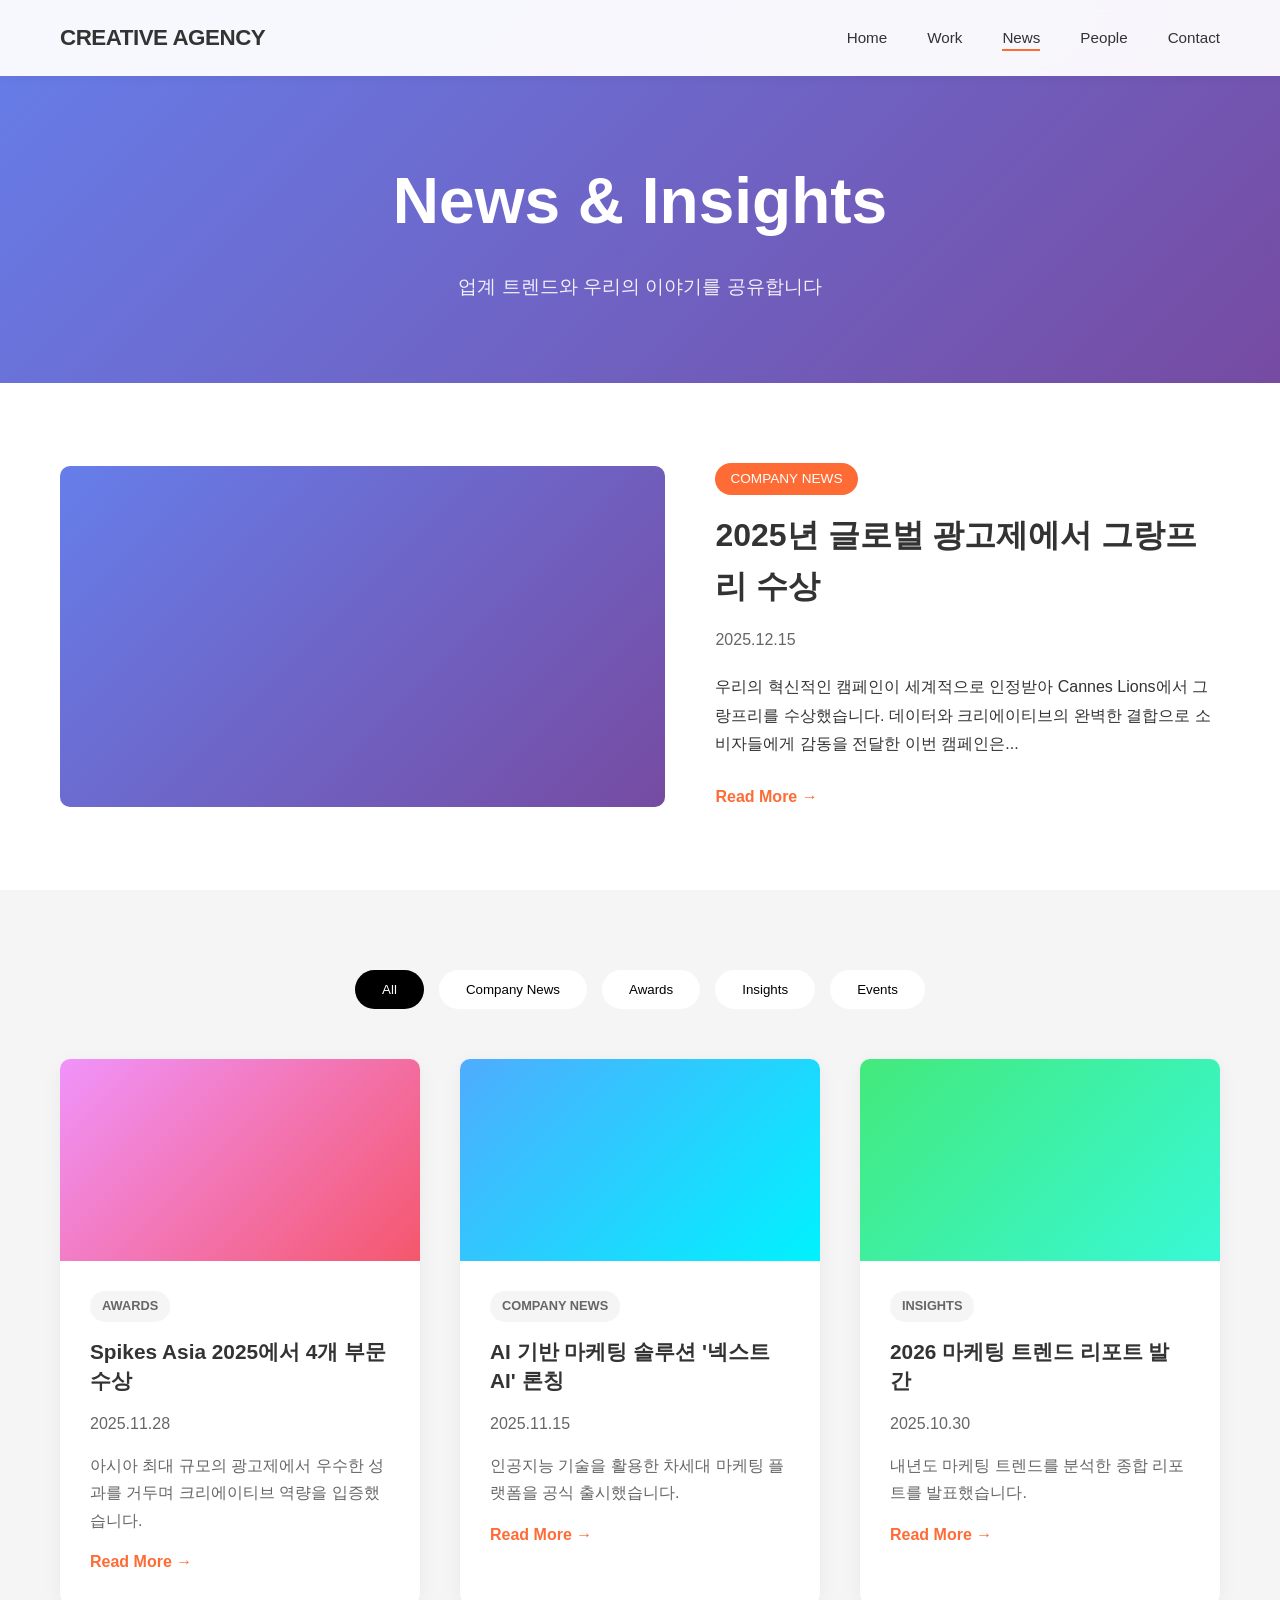
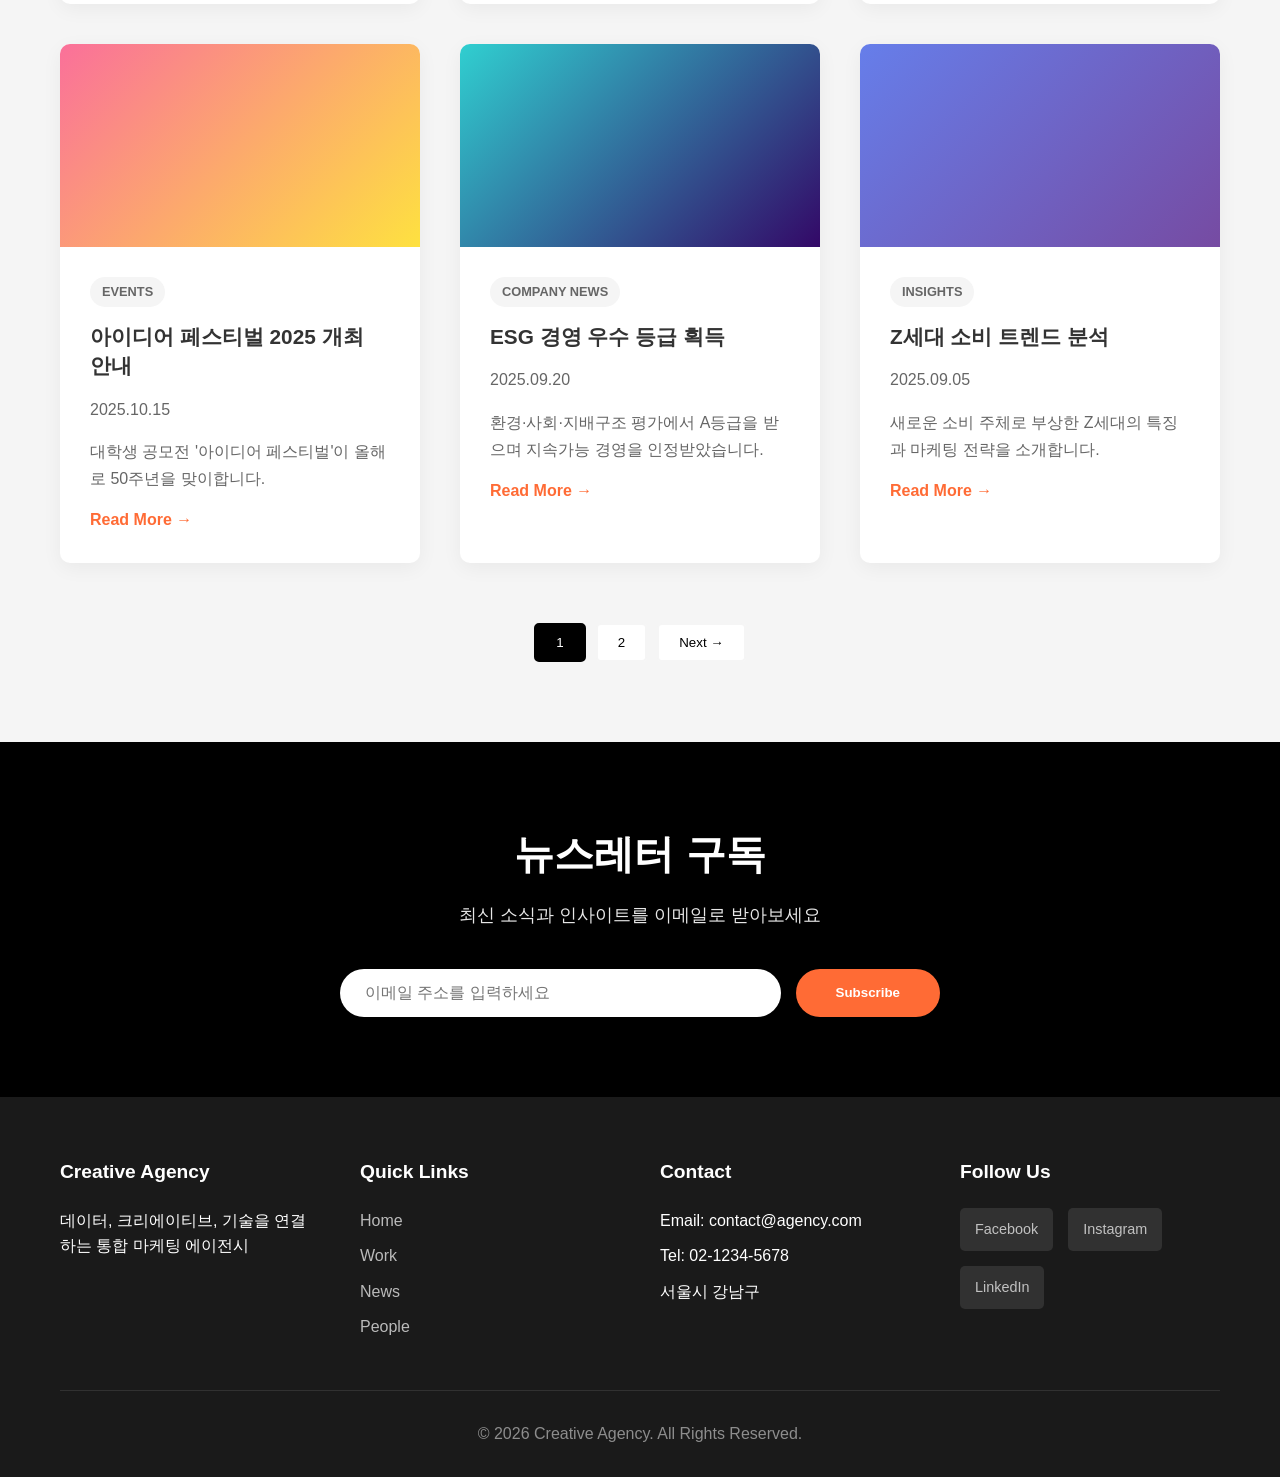
==== news/index.html @ 793401e8 "upload demo page" ====
<!DOCTYPE html>
<html lang="ko">
<head>
    <meta charset="UTF-8">
    <meta name="viewport" content="width=device-width, initial-scale=1.0">
    <title>News - Creative Agency</title>
    <link rel="stylesheet" href="../css/common.css">
    <link rel="stylesheet" href="../css/news.css">
</head>
<body>
    <!-- Navigation -->
    <nav class="navbar">
        <div class="container">
            <div class="logo">
                <a href="/">CREATIVE AGENCY</a>
            </div>
            <ul class="nav-menu">
                <li><a href="/">Home</a></li>
                <li><a href="/work/">Work</a></li>
                <li><a href="/news/" class="active">News</a></li>
                <li><a href="/people/">People</a></li>
                <li><a href="/#contact">Contact</a></li>
            </ul>
            <div class="hamburger">
                <span></span>
                <span></span>
                <span></span>
            </div>
        </div>
    </nav>

    <!-- Page Header -->
    <section class="page-header">
        <div class="container">
            <h1>News & Insights</h1>
            <p>업계 트렌드와 우리의 이야기를 공유합니다</p>
        </div>
    </section>

    <!-- Featured News -->
    <section class="featured-news">
        <div class="container">
            <div class="featured-article">
                <div class="featured-image"></div>
                <div class="featured-content">
                    <span class="news-category">COMPANY NEWS</span>
                    <h2>2025년 글로벌 광고제에서 그랑프리 수상</h2>
                    <p class="news-date">2025.12.15</p>
                    <p class="news-excerpt">
                        우리의 혁신적인 캠페인이 세계적으로 인정받아 Cannes Lions에서 
                        그랑프리를 수상했습니다. 데이터와 크리에이티브의 완벽한 결합으로 
                        소비자들에게 감동을 전달한 이번 캠페인은...
                    </p>
                    <a href="#" class="read-more">Read More →</a>
                </div>
            </div>
        </div>
    </section>

    <!-- News Grid -->
    <section class="news-grid-section">
        <div class="container">
            <div class="news-filter">
                <button class="filter-btn active" data-filter="all">All</button>
                <button class="filter-btn" data-filter="company">Company News</button>
                <button class="filter-btn" data-filter="awards">Awards</button>
                <button class="filter-btn" data-filter="insights">Insights</button>
                <button class="filter-btn" data-filter="events">Events</button>
            </div>

            <div class="news-grid">
                <!-- News Item 1 -->
                <article class="news-card" data-category="awards">
                    <div class="news-image"></div>
                    <div class="news-content">
                        <span class="news-tag">AWARDS</span>
                        <h3>Spikes Asia 2025에서 4개 부문 수상</h3>
                        <p class="news-date">2025.11.28</p>
                        <p>아시아 최대 규모의 광고제에서 우수한 성과를 거두며 크리에이티브 역량을 입증했습니다.</p>
                        <a href="#" class="read-more">Read More →</a>
                    </div>
                </article>

                <!-- News Item 2 -->
                <article class="news-card" data-category="company">
                    <div class="news-image"></div>
                    <div class="news-content">
                        <span class="news-tag">COMPANY NEWS</span>
                        <h3>AI 기반 마케팅 솔루션 '넥스트 AI' 론칭</h3>
                        <p class="news-date">2025.11.15</p>
                        <p>인공지능 기술을 활용한 차세대 마케팅 플랫폼을 공식 출시했습니다.</p>
                        <a href="#" class="read-more">Read More →</a>
                    </div>
                </article>

                <!-- News Item 3 -->
                <article class="news-card" data-category="insights">
                    <div class="news-image"></div>
                    <div class="news-content">
                        <span class="news-tag">INSIGHTS</span>
                        <h3>2026 마케팅 트렌드 리포트 발간</h3>
                        <p class="news-date">2025.10.30</p>
                        <p>내년도 마케팅 트렌드를 분석한 종합 리포트를 발표했습니다.</p>
                        <a href="#" class="read-more">Read More →</a>
                    </div>
                </article>

                <!-- News Item 4 -->
                <article class="news-card" data-category="events">
                    <div class="news-image"></div>
                    <div class="news-content">
                        <span class="news-tag">EVENTS</span>
                        <h3>아이디어 페스티벌 2025 개최 안내</h3>
                        <p class="news-date">2025.10.15</p>
                        <p>대학생 공모전 '아이디어 페스티벌'이 올해로 50주년을 맞이합니다.</p>
                        <a href="#" class="read-more">Read More →</a>
                    </div>
                </article>

                <!-- News Item 5 -->
                <article class="news-card" data-category="company">
                    <div class="news-image"></div>
                    <div class="news-content">
                        <span class="news-tag">COMPANY NEWS</span>
                        <h3>ESG 경영 우수 등급 획득</h3>
                        <p class="news-date">2025.09.20</p>
                        <p>환경·사회·지배구조 평가에서 A등급을 받으며 지속가능 경영을 인정받았습니다.</p>
                        <a href="#" class="read-more">Read More →</a>
                    </div>
                </article>

                <!-- News Item 6 -->
                <article class="news-card" data-category="insights">
                    <div class="news-image"></div>
                    <div class="news-content">
                        <span class="news-tag">INSIGHTS</span>
                        <h3>Z세대 소비 트렌드 분석</h3>
                        <p class="news-date">2025.09.05</p>
                        <p>새로운 소비 주체로 부상한 Z세대의 특징과 마케팅 전략을 소개합니다.</p>
                        <a href="#" class="read-more">Read More →</a>
                    </div>
                </article>

                <!-- News Item 7 -->
                <article class="news-card" data-category="awards">
                    <div class="news-image"></div>
                    <div class="news-content">
                        <span class="news-tag">AWARDS</span>
                        <h3>대한민국 광고대상 3개 부문 대상</h3>
                        <p class="news-date">2025.08.18</p>
                        <p>국내 최고 권위의 광고제에서 3개 부문 대상을 수상하는 쾌거를 이뤘습니다.</p>
                        <a href="#" class="read-more">Read More →</a>
                    </div>
                </article>

                <!-- News Item 8 -->
                <article class="news-card" data-category="company">
                    <div class="news-image"></div>
                    <div class="news-content">
                        <span class="news-tag">COMPANY NEWS</span>
                        <h3>글로벌 파트너십 확대</h3>
                        <p class="news-date">2025.07.22</p>
                        <p>유럽 디지털 마케팅 전문기업과 전략적 제휴를 체결했습니다.</p>
                        <a href="#" class="read-more">Read More →</a>
                    </div>
                </article>

                <!-- News Item 9 -->
                <article class="news-card" data-category="events">
                    <div class="news-image"></div>
                    <div class="news-content">
                        <span class="news-tag">EVENTS</span>
                        <h3>크리에이티브 세미나 개최</h3>
                        <p class="news-date">2025.07.10</p>
                        <p>업계 전문가들과 함께하는 크리에이티브 세미나를 성황리에 마쳤습니다.</p>
                        <a href="#" class="read-more">Read More →</a>
                    </div>
                </article>
            </div>

            <div class="pagination">
                <button class="page-btn active">1</button>
                <button class="page-btn">2</button>
                <button class="page-btn">3</button>
                <button class="page-btn">Next →</button>
            </div>
        </div>
    </section>

    <!-- Newsletter Section -->
    <section class="newsletter">
        <div class="container">
            <div class="newsletter-content">
                <h2>뉴스레터 구독</h2>
                <p>최신 소식과 인사이트를 이메일로 받아보세요</p>
                <form class="newsletter-form">
                    <input type="email" placeholder="이메일 주소를 입력하세요" required>
                    <button type="submit">Subscribe</button>
                </form>
            </div>
        </div>
    </section>

    <!-- Footer -->
    <footer class="footer">
        <div class="container">
            <div class="footer-content">
                <div class="footer-col">
                    <h4>Creative Agency</h4>
                    <p>데이터, 크리에이티브, 기술을 연결하는 통합 마케팅 에이전시</p>
                </div>
                <div class="footer-col">
                    <h4>Quick Links</h4>
                    <ul>
                        <li><a href="/">Home</a></li>
                        <li><a href="/work/">Work</a></li>
                        <li><a href="/news/">News</a></li>
                        <li><a href="/people/">People</a></li>
                    </ul>
                </div>
                <div class="footer-col">
                    <h4>Contact</h4>
                    <ul>
                        <li>Email: contact@agency.com</li>
                        <li>Tel: 02-1234-5678</li>
                        <li>서울시 강남구</li>
                    </ul>
                </div>
                <div class="footer-col">
                    <h4>Follow Us</h4>
                    <div class="social-links">
                        <a href="#">Facebook</a>
                        <a href="#">Instagram</a>
                        <a href="#">LinkedIn</a>
                    </div>
                </div>
            </div>
            <div class="footer-bottom">
                <p>&copy; 2026 Creative Agency. All Rights Reserved.</p>
            </div>
        </div>
    </footer>

    <!-- Common JavaScript for all pages -->
    <script src="../js/common.js"></script>
    <!-- News page specific JavaScript -->
    <script src="../js/news.js"></script>
</body>
</html>
---- css/common.css ----
/* ===========================
   Common Styles for All Pages
   모든 페이지에서 공통으로 사용되는 스타일
   =========================== */

/* ===========================
   Reset & Base Styles
   =========================== */
* {
    margin: 0;
    padding: 0;
    box-sizing: border-box;
}

:root {
    --primary-color: #000;
    --secondary-color: #fff;
    --accent-color: #ff6b35;
    --text-color: #333;
    --light-gray: #f5f5f5;
    --medium-gray: #999;
    --dark-gray: #666;
    --transition: all 0.3s cubic-bezier(0.4, 0, 0.2, 1);
}

html {
    scroll-behavior: smooth;
    font-size: 16px;
}

body {
    font-family: -apple-system, BlinkMacSystemFont, 'Segoe UI', 'Noto Sans KR', sans-serif;
    line-height: 1.6;
    color: var(--text-color);
    overflow-x: hidden;
}

a {
    text-decoration: none;
    color: inherit;
    transition: var(--transition);
}

img {
    max-width: 100%;
    display: block;
}

.container {
    max-width: 1200px;
    margin: 0 auto;
    padding: 0 20px;
}

/* ===========================
   Navigation
   =========================== */
.navbar {
    position: fixed;
    top: 0;
    left: 0;
    right: 0;
    background: rgba(255, 255, 255, 0.95);
    backdrop-filter: blur(10px);
    z-index: 1000;
    padding: 20px 0;
    box-shadow: 0 2px 10px rgba(0, 0, 0, 0.05);
    transition: var(--transition);
}

.navbar.scrolled {
    padding: 15px 0;
    box-shadow: 0 2px 20px rgba(0, 0, 0, 0.1);
}

.navbar .container {
    display: flex;
    justify-content: space-between;
    align-items: center;
}

.logo a {
    font-size: 1.4rem;
    font-weight: 700;
    letter-spacing: -0.5px;
}

.nav-menu {
    display: flex;
    list-style: none;
    gap: 40px;
}

.nav-menu a {
    font-size: 0.95rem;
    font-weight: 500;
    position: relative;
}

.nav-menu a::after {
    content: '';
    position: absolute;
    bottom: -5px;
    left: 0;
    width: 0;
    height: 2px;
    background: var(--accent-color);
    transition: width 0.3s ease;
}

.nav-menu a:hover::after,
.nav-menu a.active::after {
    width: 100%;
}

.hamburger {
    display: none;
    flex-direction: column;
    cursor: pointer;
    gap: 5px;
}

.hamburger span {
    width: 25px;
    height: 2px;
    background: var(--primary-color);
    transition: var(--transition);
}

/* ===========================
   Common Section Styles
   =========================== */
section {
    padding: 100px 0;
}

.section-header {
    text-align: center;
    margin-bottom: 60px;
}

.section-header h2 {
    font-size: clamp(2rem, 4vw, 3rem);
    margin-bottom: 15px;
    font-weight: 700;
}

.section-header p {
    font-size: 1.1rem;
    color: var(--dark-gray);
}

/* Page Header (Subpages) */
.page-header {
    padding-top: 150px;
    padding-bottom: 80px;
    background: linear-gradient(135deg, #667eea 0%, #764ba2 100%);
    color: white;
    text-align: center;
}

.page-header h1 {
    font-size: clamp(2.5rem, 5vw, 4rem);
    margin-bottom: 20px;
}

.page-header p {
    font-size: 1.2rem;
    opacity: 0.9;
}

/* ===========================
   Footer
   =========================== */
.footer {
    background: #1a1a1a;
    color: white;
    padding: 60px 0 30px;
}

.footer-content {
    display: grid;
    grid-template-columns: repeat(auto-fit, minmax(200px, 1fr));
    gap: 40px;
    margin-bottom: 40px;
}

.footer-col h4 {
    font-size: 1.2rem;
    margin-bottom: 20px;
}

.footer-col ul {
    list-style: none;
}

.footer-col ul li {
    margin-bottom: 10px;
}

.footer-col a {
    color: rgba(255, 255, 255, 0.7);
}

.footer-col a:hover {
    color: white;
}

.social-links {
    display: flex;
    gap: 15px;
    flex-wrap: wrap;
}

.social-links a {
    padding: 10px 15px;
    background: rgba(255, 255, 255, 0.1);
    border-radius: 5px;
    font-size: 0.9rem;
}

.social-links a:hover {
    background: var(--accent-color);
}

.footer-bottom {
    text-align: center;
    padding-top: 30px;
    border-top: 1px solid rgba(255, 255, 255, 0.1);
    color: rgba(255, 255, 255, 0.5);
}

/* ===========================
   Common Components
   =========================== */
.btn-primary {
    display: inline-block;
    padding: 15px 40px;
    background: var(--accent-color);
    color: white;
    border-radius: 50px;
    font-weight: 600;
    font-size: 1.1rem;
    transition: var(--transition);
}

.btn-primary:hover {
    background: white;
    color: var(--primary-color);
    transform: translateY(-3px);
    box-shadow: 0 10px 30px rgba(255, 107, 53, 0.3);
}

.view-all {
    display: inline-block;
    padding: 10px 25px;
    background: var(--primary-color);
    color: white;
    border-radius: 5px;
    font-weight: 500;
    transition: var(--transition);
}

.view-all:hover {
    background: var(--accent-color);
}

/* Filter Buttons */
.filter-btn {
    padding: 10px 25px;
    background: white;
    border: 2px solid transparent;
    border-radius: 50px;
    cursor: pointer;
    font-weight: 500;
    transition: var(--transition);
}

.filter-btn:hover,
.filter-btn.active {
    background: var(--primary-color);
    color: white;
}

/* Newsletter */
.newsletter {
    background: var(--primary-color);
    color: white;
    padding: 80px 0;
    text-align: center;
}

.newsletter-content h2 {
    font-size: 2.5rem;
    margin-bottom: 15px;
}

.newsletter-content p {
    font-size: 1.1rem;
    margin-bottom: 40px;
    opacity: 0.9;
}

.newsletter-form {
    display: flex;
    max-width: 600px;
    margin: 0 auto;
    gap: 15px;
}

.newsletter-form input {
    flex: 1;
    padding: 15px 25px;
    border: none;
    border-radius: 50px;
    font-size: 1rem;
}

.newsletter-form button {
    padding: 15px 40px;
    background: var(--accent-color);
    color: white;
    border: none;
    border-radius: 50px;
    font-weight: 600;
    cursor: pointer;
    transition: var(--transition);
}

.newsletter-form button:hover {
    background: white;
    color: var(--primary-color);
}

/* ===========================
   Responsive Design
   =========================== */
@media (max-width: 968px) {
    .nav-menu {
        position: fixed;
        left: -100%;
        top: 70px;
        flex-direction: column;
        background: white;
        width: 100%;
        text-align: center;
        transition: left 0.3s, top 0.3s;
        box-shadow: 0 10px 27px rgba(0, 0, 0, 0.05);
        padding: 40px 0;
    }
    
    /* navbar가 scrolled 상태일 때 nav-menu 위치 조정 */
    .navbar.scrolled .nav-menu {
        top: 60px;
    }

    .nav-menu.active {
        left: 0;
    }

    .hamburger {
        display: flex;
    }

    .newsletter-form {
        flex-direction: column;
    }
}

@media (max-width: 640px) {
    section {
        padding: 60px 0;
    }

    .section-header h2 {
        font-size: 2rem;
    }
}

/* ===========================
   Animations
   =========================== */
@keyframes fadeIn {
    from {
        opacity: 0;
    }
    to {
        opacity: 1;
    }
}

.fade-in {
    animation: fadeIn 0.6s ease;
}

/* Smooth Scrolling Effects */
.scroll-reveal {
    opacity: 0;
    transform: translateY(30px);
    transition: all 0.6s ease;
}

.scroll-reveal.active {
    opacity: 1;
    transform: translateY(0);
}
---- css/news.css ----
/* ===========================
   News Page Styles (news.html)
   뉴스 페이지 전용 스타일
   =========================== */

/* ===========================
   Featured News Section
   =========================== */
.featured-news {
    padding: 80px 0;
}

.featured-article {
    display: grid;
    grid-template-columns: 1.2fr 1fr;
    gap: 50px;
    align-items: center;
}

.featured-image {
    width: 100%;
    aspect-ratio: 16/9;
    background: linear-gradient(135deg, #667eea 0%, #764ba2 100%);
    border-radius: 10px;
}

.news-category {
    display: inline-block;
    padding: 5px 15px;
    background: var(--accent-color);
    color: white;
    border-radius: 20px;
    font-size: 0.85rem;
    margin-bottom: 15px;
}

.featured-content h2 {
    font-size: 2rem;
    margin-bottom: 15px;
}

.news-date {
    color: var(--dark-gray);
    margin-bottom: 20px;
}

.news-excerpt {
    line-height: 1.8;
    margin-bottom: 25px;
}

.read-more {
    display: inline-block;
    font-weight: 600;
    color: var(--accent-color);
}

.read-more:hover {
    text-decoration: underline;
}

/* ===========================
   News Grid Section
   =========================== */
.news-grid-section {
    background: var(--light-gray);
    padding: 80px 0;
}

.news-filter {
    display: flex;
    justify-content: center;
    gap: 15px;
    margin-bottom: 50px;
    flex-wrap: wrap;
}

.news-grid {
    display: grid;
    grid-template-columns: repeat(auto-fill, minmax(320px, 1fr));
    gap: 40px;
}

.news-card {
    background: white;
    border-radius: 10px;
    overflow: hidden;
    box-shadow: 0 5px 20px rgba(0, 0, 0, 0.05);
    transition: var(--transition);
}

.news-card:hover {
    transform: translateY(-10px);
    box-shadow: 0 15px 40px rgba(0, 0, 0, 0.1);
}

.news-image {
    width: 100%;
    aspect-ratio: 16/9;
    background: linear-gradient(135deg, #667eea 0%, #764ba2 100%);
}

.news-content {
    padding: 30px;
}

.news-tag {
    display: inline-block;
    padding: 5px 12px;
    background: var(--light-gray);
    color: var(--dark-gray);
    border-radius: 15px;
    font-size: 0.8rem;
    margin-bottom: 15px;
    font-weight: 600;
}

.news-content h3 {
    font-size: 1.3rem;
    margin-bottom: 15px;
    line-height: 1.4;
}

.news-content p {
    color: var(--dark-gray);
    line-height: 1.7;
    margin-bottom: 15px;
}

/* ===========================
   Pagination
   =========================== */
.pagination {
    display: flex;
    justify-content: center;
    gap: 10px;
    margin-top: 60px;
}

.page-btn {
    padding: 10px 20px;
    background: white;
    border: 2px solid var(--light-gray);
    border-radius: 5px;
    cursor: pointer;
    font-weight: 500;
    transition: var(--transition);
}

.page-btn:hover,
.page-btn.active {
    background: var(--primary-color);
    color: white;
    border-color: var(--primary-color);
}

/* ===========================
   Responsive Design
   =========================== */
@media (max-width: 968px) {
    .featured-article {
        grid-template-columns: 1fr;
    }

    .news-grid {
        grid-template-columns: 1fr;
    }
}
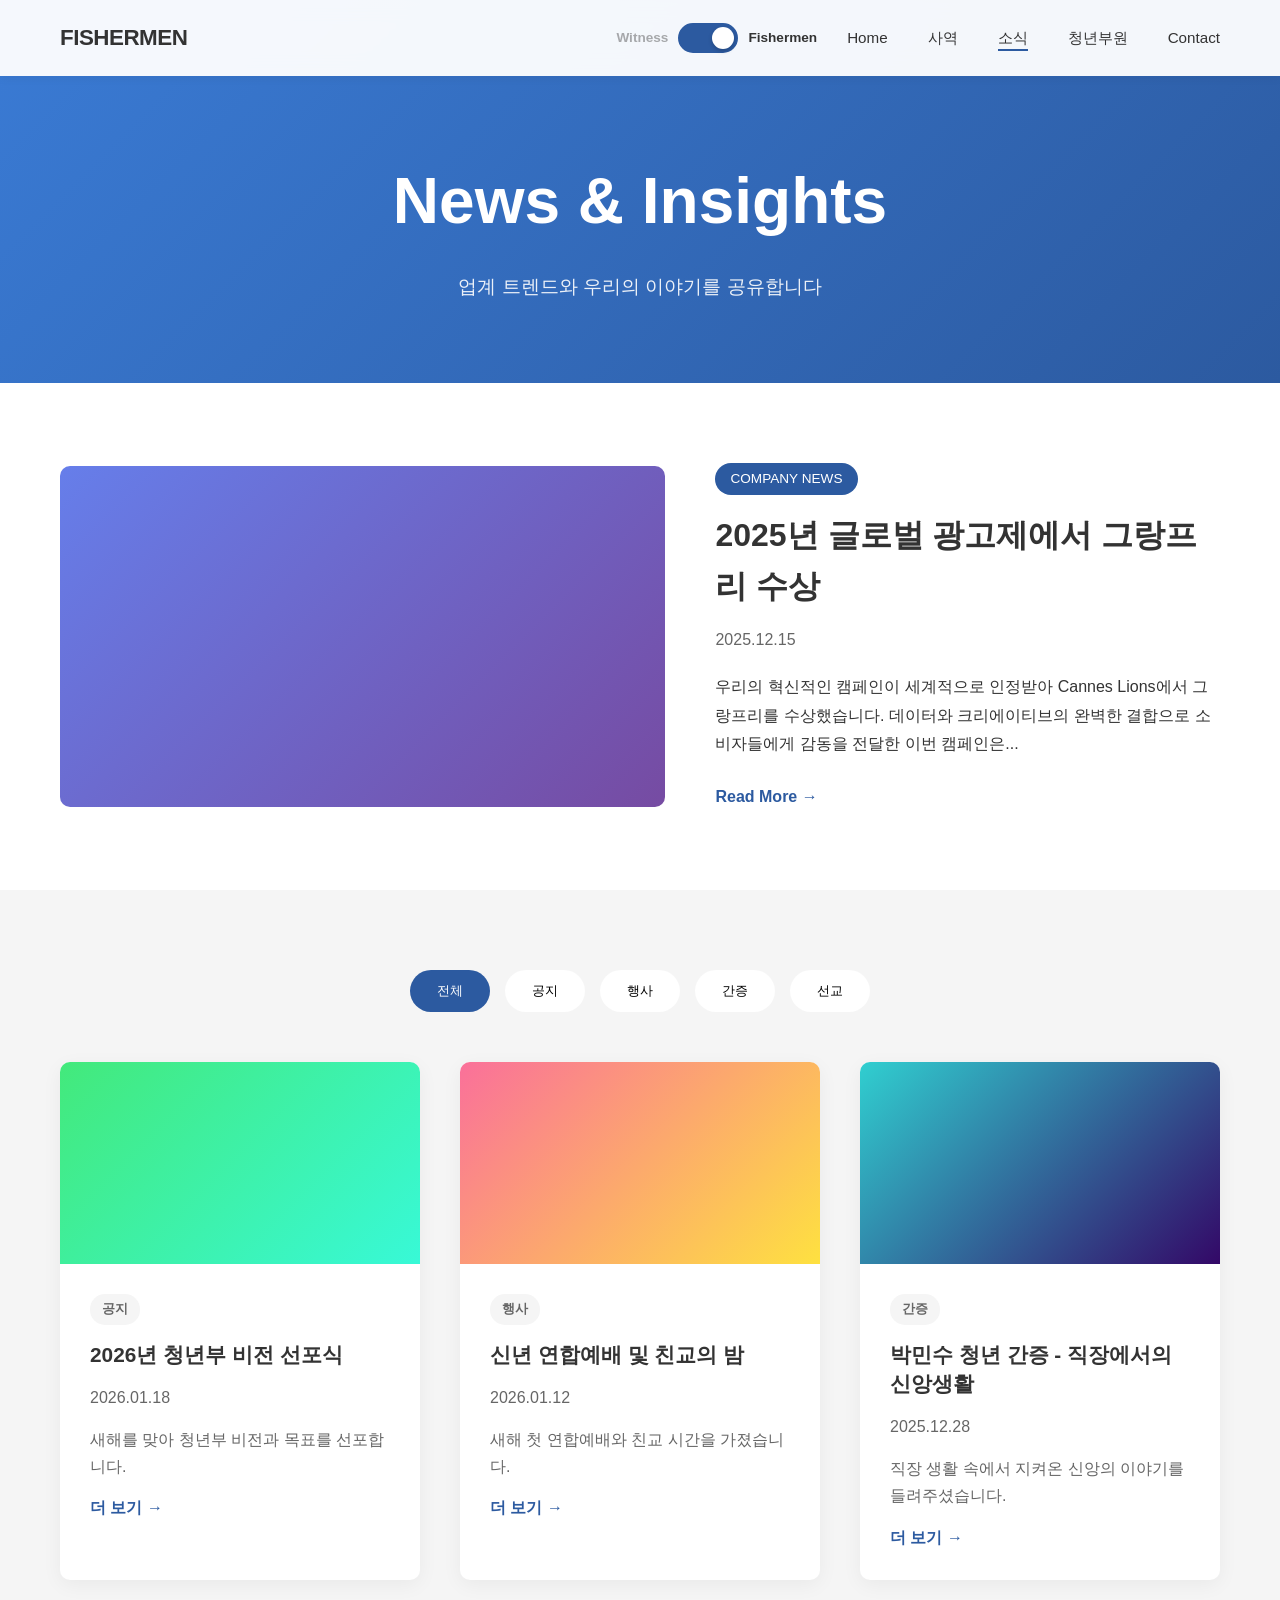
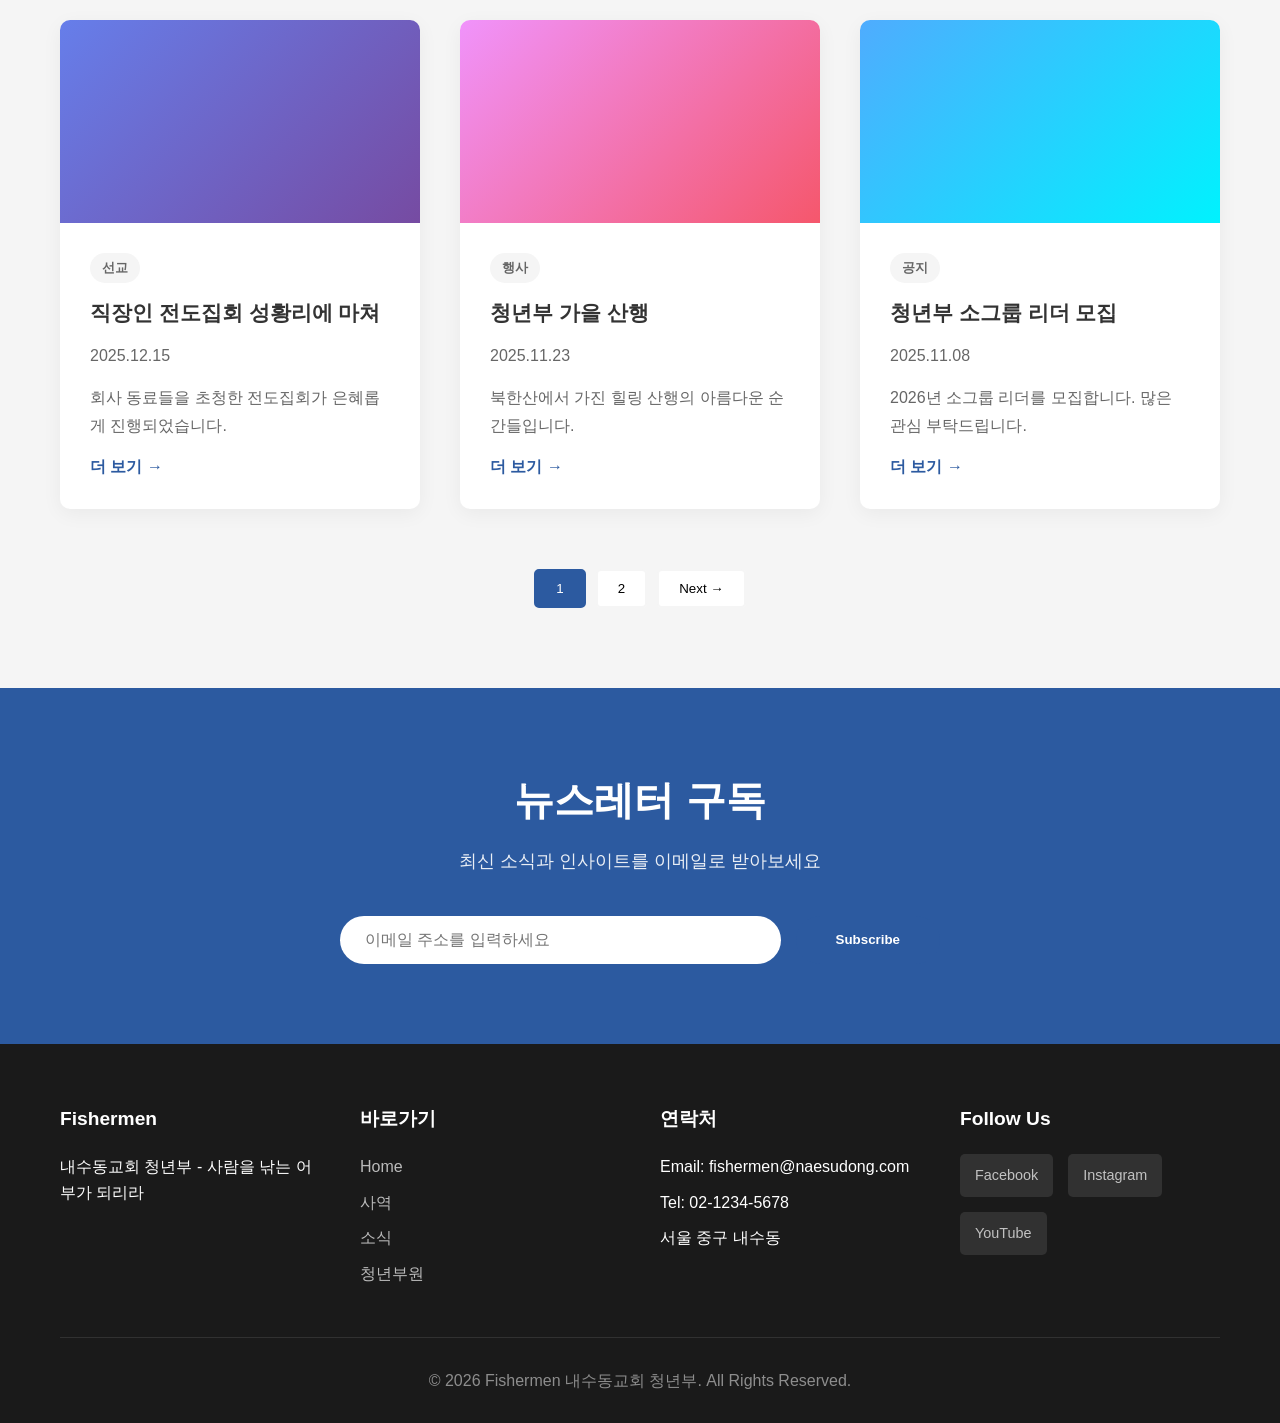
==== commit 473710ec: "1차 제작" ====
--- a/news/index.html
+++ b/news/index.html
@@ -3,7 +3,7 @@
 <head>
     <meta charset="UTF-8">
     <meta name="viewport" content="width=device-width, initial-scale=1.0">
-    <title>News - Creative Agency</title>
+    <title>소식 - Fishermen</title>
     <link rel="stylesheet" href="../css/common.css">
     <link rel="stylesheet" href="../css/news.css">
 </head>
@@ -12,13 +12,20 @@
     <nav class="navbar">
         <div class="container">
             <div class="logo">
-                <a href="/">CREATIVE AGENCY</a>
+                <a href="/" class="logo-text">FISHERMEN</a>
+            </div>
+            <div class="group-toggle">
+                <span class="toggle-label witness-label">Witness</span>
+                <div class="toggle-switch" id="groupToggle">
+                    <div class="toggle-slider"></div>
+                </div>
+                <span class="toggle-label fishermen-label">Fishermen</span>
             </div>
             <ul class="nav-menu">
                 <li><a href="/">Home</a></li>
-                <li><a href="/work/">Work</a></li>
-                <li><a href="/news/" class="active">News</a></li>
-                <li><a href="/people/">People</a></li>
+                <li><a href="/work/">사역</a></li>
+                <li><a href="/news/" class="active">소식</a></li>
+                <li><a href="/people/">청년부원</a></li>
                 <li><a href="/#contact">Contact</a></li>
             </ul>
             <div class="hamburger">
@@ -61,119 +68,217 @@
     <section class="news-grid-section">
         <div class="container">
             <div class="news-filter">
-                <button class="filter-btn active" data-filter="all">All</button>
-                <button class="filter-btn" data-filter="company">Company News</button>
-                <button class="filter-btn" data-filter="awards">Awards</button>
-                <button class="filter-btn" data-filter="insights">Insights</button>
-                <button class="filter-btn" data-filter="events">Events</button>
+                <button class="filter-btn active" data-filter="all">전체</button>
+                <button class="filter-btn" data-filter="announcement">공지</button>
+                <button class="filter-btn" data-filter="event">행사</button>
+                <button class="filter-btn" data-filter="testimony">간증</button>
+                <button class="filter-btn" data-filter="mission">선교</button>
             </div>
 
             <div class="news-grid">
-                <!-- News Item 1 -->
-                <article class="news-card" data-category="awards">
-                    <div class="news-image"></div>
-                    <div class="news-content">
-                        <span class="news-tag">AWARDS</span>
-                        <h3>Spikes Asia 2025에서 4개 부문 수상</h3>
-                        <p class="news-date">2025.11.28</p>
-                        <p>아시아 최대 규모의 광고제에서 우수한 성과를 거두며 크리에이티브 역량을 입증했습니다.</p>
-                        <a href="#" class="read-more">Read More →</a>
-                    </div>
-                </article>
-
-                <!-- News Item 2 -->
-                <article class="news-card" data-category="company">
-                    <div class="news-image"></div>
-                    <div class="news-content">
-                        <span class="news-tag">COMPANY NEWS</span>
-                        <h3>AI 기반 마케팅 솔루션 '넥스트 AI' 론칭</h3>
+                <!-- Witness News Items (8) -->
+                <!-- Witness News 1 -->
+                <article class="news-card" data-category="announcement" data-group="witness">
+                    <div class="news-image"></div>
+                    <div class="news-content">
+                        <span class="news-tag">공지</span>
+                        <h3>2026년 1학기 대학부 일정 안내</h3>
+                        <p class="news-date">2026.01.15</p>
+                        <p>새 학기를 맞아 대학부 주요 일정과 활동 계획을 안내드립니다.</p>
+                        <a href="#" class="read-more">더 보기 →</a>
+                    </div>
+                </article>
+
+                <!-- Witness News 2 -->
+                <article class="news-card" data-category="event" data-group="witness">
+                    <div class="news-image"></div>
+                    <div class="news-content">
+                        <span class="news-tag">행사</span>
+                        <h3>겨울 수련회 후기</h3>
+                        <p class="news-date">2026.01.10</p>
+                        <p>강원도에서 진행된 겨울 수련회의 감동적인 순간들을 나눕니다.</p>
+                        <a href="#" class="read-more">더 보기 →</a>
+                    </div>
+                </article>
+
+                <!-- Witness News 3 -->
+                <article class="news-card" data-category="testimony" data-group="witness">
+                    <div class="news-image"></div>
+                    <div class="news-content">
+                        <span class="news-tag">간증</span>
+                        <h3>김지훈 학생 간증 - 캠퍼스에서 만난 하나님</h3>
+                        <p class="news-date">2025.12.20</p>
+                        <p>대학 생활 중 경험한 신앙의 여정을 나누어 주셨습니다.</p>
+                        <a href="#" class="read-more">더 보기 →</a>
+                    </div>
+                </article>
+
+                <!-- Witness News 4 -->
+                <article class="news-card" data-category="mission" data-group="witness">
+                    <div class="news-image"></div>
+                    <div class="news-content">
+                        <span class="news-tag">선교</span>
+                        <h3>캠퍼스 전도 집회 개최</h3>
+                        <p class="news-date">2025.12.05</p>
+                        <p>대학 캠퍼스에서 진행된 전도 집회 소식을 전합니다.</p>
+                        <a href="#" class="read-more">더 보기 →</a>
+                    </div>
+                </article>
+
+                <!-- Witness News 5 -->
+                <article class="news-card" data-category="event" data-group="witness">
+                    <div class="news-image"></div>
+                    <div class="news-content">
+                        <span class="news-tag">행사</span>
+                        <h3>대학부 체육대회 성료</h3>
                         <p class="news-date">2025.11.15</p>
-                        <p>인공지능 기술을 활용한 차세대 마케팅 플랫폼을 공식 출시했습니다.</p>
-                        <a href="#" class="read-more">Read More →</a>
-                    </div>
-                </article>
-
-                <!-- News Item 3 -->
-                <article class="news-card" data-category="insights">
-                    <div class="news-image"></div>
-                    <div class="news-content">
-                        <span class="news-tag">INSIGHTS</span>
-                        <h3>2026 마케팅 트렌드 리포트 발간</h3>
+                        <p>즐겁고 은혜로운 체육대회 현장을 공유합니다.</p>
+                        <a href="#" class="read-more">더 보기 →</a>
+                    </div>
+                </article>
+
+                <!-- Witness News 6 -->
+                <article class="news-card" data-category="announcement" data-group="witness">
+                    <div class="news-image"></div>
+                    <div class="news-content">
+                        <span class="news-tag">공지</span>
+                        <h3>말씀 암송 대회 안내</h3>
                         <p class="news-date">2025.10.30</p>
-                        <p>내년도 마케팅 트렌드를 분석한 종합 리포트를 발표했습니다.</p>
-                        <a href="#" class="read-more">Read More →</a>
-                    </div>
-                </article>
-
-                <!-- News Item 4 -->
-                <article class="news-card" data-category="events">
-                    <div class="news-image"></div>
-                    <div class="news-content">
-                        <span class="news-tag">EVENTS</span>
-                        <h3>아이디어 페스티벌 2025 개최 안내</h3>
-                        <p class="news-date">2025.10.15</p>
-                        <p>대학생 공모전 '아이디어 페스티벌'이 올해로 50주년을 맞이합니다.</p>
-                        <a href="#" class="read-more">Read More →</a>
-                    </div>
-                </article>
-
-                <!-- News Item 5 -->
-                <article class="news-card" data-category="company">
-                    <div class="news-image"></div>
-                    <div class="news-content">
-                        <span class="news-tag">COMPANY NEWS</span>
-                        <h3>ESG 경영 우수 등급 획득</h3>
-                        <p class="news-date">2025.09.20</p>
-                        <p>환경·사회·지배구조 평가에서 A등급을 받으며 지속가능 경영을 인정받았습니다.</p>
-                        <a href="#" class="read-more">Read More →</a>
-                    </div>
-                </article>
-
-                <!-- News Item 6 -->
-                <article class="news-card" data-category="insights">
-                    <div class="news-image"></div>
-                    <div class="news-content">
-                        <span class="news-tag">INSIGHTS</span>
-                        <h3>Z세대 소비 트렌드 분석</h3>
-                        <p class="news-date">2025.09.05</p>
-                        <p>새로운 소비 주체로 부상한 Z세대의 특징과 마케팅 전략을 소개합니다.</p>
-                        <a href="#" class="read-more">Read More →</a>
-                    </div>
-                </article>
-
-                <!-- News Item 7 -->
-                <article class="news-card" data-category="awards">
-                    <div class="news-image"></div>
-                    <div class="news-content">
-                        <span class="news-tag">AWARDS</span>
-                        <h3>대한민국 광고대상 3개 부문 대상</h3>
-                        <p class="news-date">2025.08.18</p>
-                        <p>국내 최고 권위의 광고제에서 3개 부문 대상을 수상하는 쾌거를 이뤘습니다.</p>
-                        <a href="#" class="read-more">Read More →</a>
-                    </div>
-                </article>
-
-                <!-- News Item 8 -->
-                <article class="news-card" data-category="company">
-                    <div class="news-image"></div>
-                    <div class="news-content">
-                        <span class="news-tag">COMPANY NEWS</span>
-                        <h3>글로벌 파트너십 확대</h3>
-                        <p class="news-date">2025.07.22</p>
-                        <p>유럽 디지털 마케팅 전문기업과 전략적 제휴를 체결했습니다.</p>
-                        <a href="#" class="read-more">Read More →</a>
-                    </div>
-                </article>
-
-                <!-- News Item 9 -->
-                <article class="news-card" data-category="events">
-                    <div class="news-image"></div>
-                    <div class="news-content">
-                        <span class="news-tag">EVENTS</span>
-                        <h3>크리에이티브 세미나 개최</h3>
-                        <p class="news-date">2025.07.10</p>
-                        <p>업계 전문가들과 함께하는 크리에이티브 세미나를 성황리에 마쳤습니다.</p>
-                        <a href="#" class="read-more">Read More →</a>
+                        <p>다음 달 진행될 말씀 암송 대회 참가 신청을 받습니다.</p>
+                        <a href="#" class="read-more">더 보기 →</a>
+                    </div>
+                </article>
+
+                <!-- Witness News 7 -->
+                <article class="news-card" data-category="testimony" data-group="witness">
+                    <div class="news-image"></div>
+                    <div class="news-content">
+                        <span class="news-tag">간증</span>
+                        <h3>이수연 학생 간증 - 시험 기간의 기적</h3>
+                        <p class="news-date">2025.10.18</p>
+                        <p>어려운 시기에 경험한 하나님의 은혜를 나누었습니다.</p>
+                        <a href="#" class="read-more">더 보기 →</a>
+                    </div>
+                </article>
+
+                <!-- Witness News 8 -->
+                <article class="news-card" data-category="mission" data-group="witness">
+                    <div class="news-image"></div>
+                    <div class="news-content">
+                        <span class="news-tag">선교</span>
+                        <h3>필리핀 단기선교 출발</h3>
+                        <p class="news-date">2025.10.05</p>
+                        <p>대학부 단기선교팀이 필리핀으로 출발했습니다.</p>
+                        <a href="#" class="read-more">더 보기 →</a>
+                    </div>
+                </article>
+
+                <!-- Fishermen News Items (9) -->
+                <!-- Fishermen News 1 -->
+                <article class="news-card" data-category="announcement" data-group="fishermen">
+                    <div class="news-image"></div>
+                    <div class="news-content">
+                        <span class="news-tag">공지</span>
+                        <h3>2026년 청년부 비전 선포식</h3>
+                        <p class="news-date">2026.01.18</p>
+                        <p>새해를 맞아 청년부 비전과 목표를 선포합니다.</p>
+                        <a href="#" class="read-more">더 보기 →</a>
+                    </div>
+                </article>
+
+                <!-- Fishermen News 2 -->
+                <article class="news-card" data-category="event" data-group="fishermen">
+                    <div class="news-image"></div>
+                    <div class="news-content">
+                        <span class="news-tag">행사</span>
+                        <h3>신년 연합예배 및 친교의 밤</h3>
+                        <p class="news-date">2026.01.12</p>
+                        <p>새해 첫 연합예배와 친교 시간을 가졌습니다.</p>
+                        <a href="#" class="read-more">더 보기 →</a>
+                    </div>
+                </article>
+
+                <!-- Fishermen News 3 -->
+                <article class="news-card" data-category="testimony" data-group="fishermen">
+                    <div class="news-image"></div>
+                    <div class="news-content">
+                        <span class="news-tag">간증</span>
+                        <h3>박민수 청년 간증 - 직장에서의 신앙생활</h3>
+                        <p class="news-date">2025.12.28</p>
+                        <p>직장 생활 속에서 지켜온 신앙의 이야기를 들려주셨습니다.</p>
+                        <a href="#" class="read-more">더 보기 →</a>
+                    </div>
+                </article>
+
+                <!-- Fishermen News 4 -->
+                <article class="news-card" data-category="mission" data-group="fishermen">
+                    <div class="news-image"></div>
+                    <div class="news-content">
+                        <span class="news-tag">선교</span>
+                        <h3>직장인 전도집회 성황리에 마쳐</h3>
+                        <p class="news-date">2025.12.15</p>
+                        <p>회사 동료들을 초청한 전도집회가 은혜롭게 진행되었습니다.</p>
+                        <a href="#" class="read-more">더 보기 →</a>
+                    </div>
+                </article>
+
+                <!-- Fishermen News 5 -->
+                <article class="news-card" data-category="event" data-group="fishermen">
+                    <div class="news-image"></div>
+                    <div class="news-content">
+                        <span class="news-tag">행사</span>
+                        <h3>청년부 가을 산행</h3>
+                        <p class="news-date">2025.11.23</p>
+                        <p>북한산에서 가진 힐링 산행의 아름다운 순간들입니다.</p>
+                        <a href="#" class="read-more">더 보기 →</a>
+                    </div>
+                </article>
+
+                <!-- Fishermen News 6 -->
+                <article class="news-card" data-category="announcement" data-group="fishermen">
+                    <div class="news-image"></div>
+                    <div class="news-content">
+                        <span class="news-tag">공지</span>
+                        <h3>청년부 소그룹 리더 모집</h3>
+                        <p class="news-date">2025.11.08</p>
+                        <p>2026년 소그룹 리더를 모집합니다. 많은 관심 부탁드립니다.</p>
+                        <a href="#" class="read-more">더 보기 →</a>
+                    </div>
+                </article>
+
+                <!-- Fishermen News 7 -->
+                <article class="news-card" data-category="testimony" data-group="fishermen">
+                    <div class="news-image"></div>
+                    <div class="news-content">
+                        <span class="news-tag">간증</span>
+                        <h3>최지영 청년 간증 - 결혼 준비와 신앙</h3>
+                        <p class="news-date">2025.10.25</p>
+                        <p>결혼을 준비하며 배운 신앙의 교훈들을 나누었습니다.</p>
+                        <a href="#" class="read-more">더 보기 →</a>
+                    </div>
+                </article>
+
+                <!-- Fishermen News 8 -->
+                <article class="news-card" data-category="mission" data-group="fishermen">
+                    <div class="news-image"></div>
+                    <div class="news-content">
+                        <span class="news-tag">선교</span>
+                        <h3>무료급식 봉사활동</h3>
+                        <p class="news-date">2025.10.12</p>
+                        <p>노숙인 급식소에서 진행한 봉사활동 현장입니다.</p>
+                        <a href="#" class="read-more">더 보기 →</a>
+                    </div>
+                </article>
+
+                <!-- Fishermen News 9 -->
+                <article class="news-card" data-category="event" data-group="fishermen">
+                    <div class="news-image"></div>
+                    <div class="news-content">
+                        <span class="news-tag">행사</span>
+                        <h3>청년부 워십나이트</h3>
+                        <p class="news-date">2025.09.28</p>
+                        <p>특별 워십나이트를 통해 하나님을 뜨겁게 예배했습니다.</p>
+                        <a href="#" class="read-more">더 보기 →</a>
                     </div>
                 </article>
             </div>
@@ -206,24 +311,24 @@
         <div class="container">
             <div class="footer-content">
                 <div class="footer-col">
-                    <h4>Creative Agency</h4>
-                    <p>데이터, 크리에이티브, 기술을 연결하는 통합 마케팅 에이전시</p>
+                    <h4>Fishermen</h4>
+                    <p>내수동교회 청년부 - 사람을 낚는 어부가 되리라</p>
                 </div>
                 <div class="footer-col">
-                    <h4>Quick Links</h4>
+                    <h4>바로가기</h4>
                     <ul>
                         <li><a href="/">Home</a></li>
-                        <li><a href="/work/">Work</a></li>
-                        <li><a href="/news/">News</a></li>
-                        <li><a href="/people/">People</a></li>
+                        <li><a href="/work/">사역</a></li>
+                        <li><a href="/news/">소식</a></li>
+                        <li><a href="/people/">청년부원</a></li>
                     </ul>
                 </div>
                 <div class="footer-col">
-                    <h4>Contact</h4>
+                    <h4>연락처</h4>
                     <ul>
-                        <li>Email: contact@agency.com</li>
+                        <li>Email: fishermen@naesudong.com</li>
                         <li>Tel: 02-1234-5678</li>
-                        <li>서울시 강남구</li>
+                        <li>서울 중구 내수동</li>
                     </ul>
                 </div>
                 <div class="footer-col">
@@ -231,12 +336,12 @@
                     <div class="social-links">
                         <a href="#">Facebook</a>
                         <a href="#">Instagram</a>
-                        <a href="#">LinkedIn</a>
+                        <a href="#">YouTube</a>
                     </div>
                 </div>
             </div>
             <div class="footer-bottom">
-                <p>&copy; 2026 Creative Agency. All Rights Reserved.</p>
+                <p>&copy; 2026 Fishermen 내수동교회 청년부. All Rights Reserved.</p>
             </div>
         </div>
     </footer>
--- a/css/common.css
+++ b/css/common.css
@@ -13,9 +13,9 @@
 }
 
 :root {
-    --primary-color: #000;
+    --primary-color: #2c5aa0;
     --secondary-color: #fff;
-    --accent-color: #ff6b35;
+    --accent-color: #2c5aa0;
     --text-color: #333;
     --light-gray: #f5f5f5;
     --medium-gray: #999;
@@ -23,6 +23,20 @@
     --transition: all 0.3s cubic-bezier(0.4, 0, 0.2, 1);
 }
 
+/* Witness Theme Colors */
+body.witness-theme {
+    --primary-color: #00b8a9;
+    --accent-color: #00b8a9;
+}
+
+body.witness-theme .toggle-switch {
+    border-color: #00b8a9;
+}
+
+body.witness-theme .toggle-switch.active {
+    background: #00b8a9;
+}
+
 html {
     scroll-behavior: smooth;
     font-size: 16px;
@@ -43,6 +57,7 @@
 
 img {
     max-width: 100%;
+    width: 100%;
     display: block;
 }
 
@@ -79,6 +94,57 @@
     align-items: center;
 }
 
+/* Toggle Switch */
+.group-toggle {
+    display: flex;
+    align-items: center;
+    gap: 10px;
+    margin-left: auto;
+    margin-right: 30px;
+}
+
+.toggle-switch {
+    position: relative;
+    width: 60px;
+    height: 30px;
+    background: var(--light-gray);
+    border-radius: 15px;
+    cursor: pointer;
+    transition: var(--transition);
+    border: 2px solid var(--accent-color);
+}
+
+.toggle-switch.active {
+    background: var(--accent-color);
+}
+
+.toggle-slider {
+    position: absolute;
+    top: 2px;
+    left: 2px;
+    width: 22px;
+    height: 22px;
+    background: white;
+    border-radius: 50%;
+    transition: var(--transition);
+    box-shadow: 0 2px 4px rgba(0,0,0,0.2);
+}
+
+.toggle-switch.active .toggle-slider {
+    transform: translateX(30px);
+}
+
+.toggle-label {
+    font-size: 0.85rem;
+    font-weight: 600;
+    color: var(--text-color);
+    white-space: nowrap;
+}
+
+.toggle-label.inactive {
+    opacity: 0.4;
+}
+
 .logo a {
     font-size: 1.4rem;
     font-weight: 700;
@@ -154,9 +220,14 @@
 .page-header {
     padding-top: 150px;
     padding-bottom: 80px;
-    background: linear-gradient(135deg, #667eea 0%, #764ba2 100%);
+    background: linear-gradient(135deg, #3a7bd5 0%, #2c5aa0 100%);
     color: white;
     text-align: center;
+}
+
+/* Witness Theme */
+body.witness-theme .page-header {
+    background: linear-gradient(135deg, #00d4c8 0%, #00b8a9 100%);
 }
 
 .page-header h1 {
@@ -242,6 +313,7 @@
     font-weight: 600;
     font-size: 1.1rem;
     transition: var(--transition);
+    border: 2px solid white;
 }
 
 .btn-primary:hover {
@@ -336,6 +408,29 @@
    Responsive Design
    =========================== */
 @media (max-width: 968px) {
+    .group-toggle {
+        margin-right: 10px;
+        gap: 5px;
+    }
+    
+    .toggle-label {
+        font-size: 0.75rem;
+    }
+    
+    .toggle-switch {
+        width: 50px;
+        height: 26px;
+    }
+    
+    .toggle-slider {
+        width: 18px;
+        height: 18px;
+    }
+    
+    .toggle-switch.active .toggle-slider {
+        transform: translateX(24px);
+    }
+    
     .nav-menu {
         position: fixed;
         left: -100%;
@@ -397,7 +492,6 @@
 .scroll-reveal {
     opacity: 0;
     transform: translateY(30px);
-    transition: all 0.6s ease;
 }
 
 .scroll-reveal.active {
--- a/css/news.css
+++ b/css/news.css
@@ -1,6 +1,6 @@
 /* ===========================
    News Page Styles (news.html)
-   뉴스 페이지 전용 스타일
+   ?�스 ?�이지 ?�용 ?��???
    =========================== */
 
 /* ===========================
@@ -20,8 +20,13 @@
 .featured-image {
     width: 100%;
     aspect-ratio: 16/9;
-    background: linear-gradient(135deg, #667eea 0%, #764ba2 100%);
+    background: linear-gradient(135deg, #3a7bd5 0%, #2c5aa0 100%);
     border-radius: 10px;
+}
+
+/* Witness Theme */
+body.witness-theme .featured-image {
+    background: linear-gradient(135deg, #00d4c8 0%, #00b8a9 100%);
 }
 
 .news-category {
@@ -97,7 +102,12 @@
 .news-image {
     width: 100%;
     aspect-ratio: 16/9;
-    background: linear-gradient(135deg, #667eea 0%, #764ba2 100%);
+    background: linear-gradient(135deg, #3a7bd5 0%, #2c5aa0 100%);
+}
+
+/* Witness Theme */
+body.witness-theme .news-image {
+    background: linear-gradient(135deg, #00d4c8 0%, #00b8a9 100%);
 }
 
 .news-content {
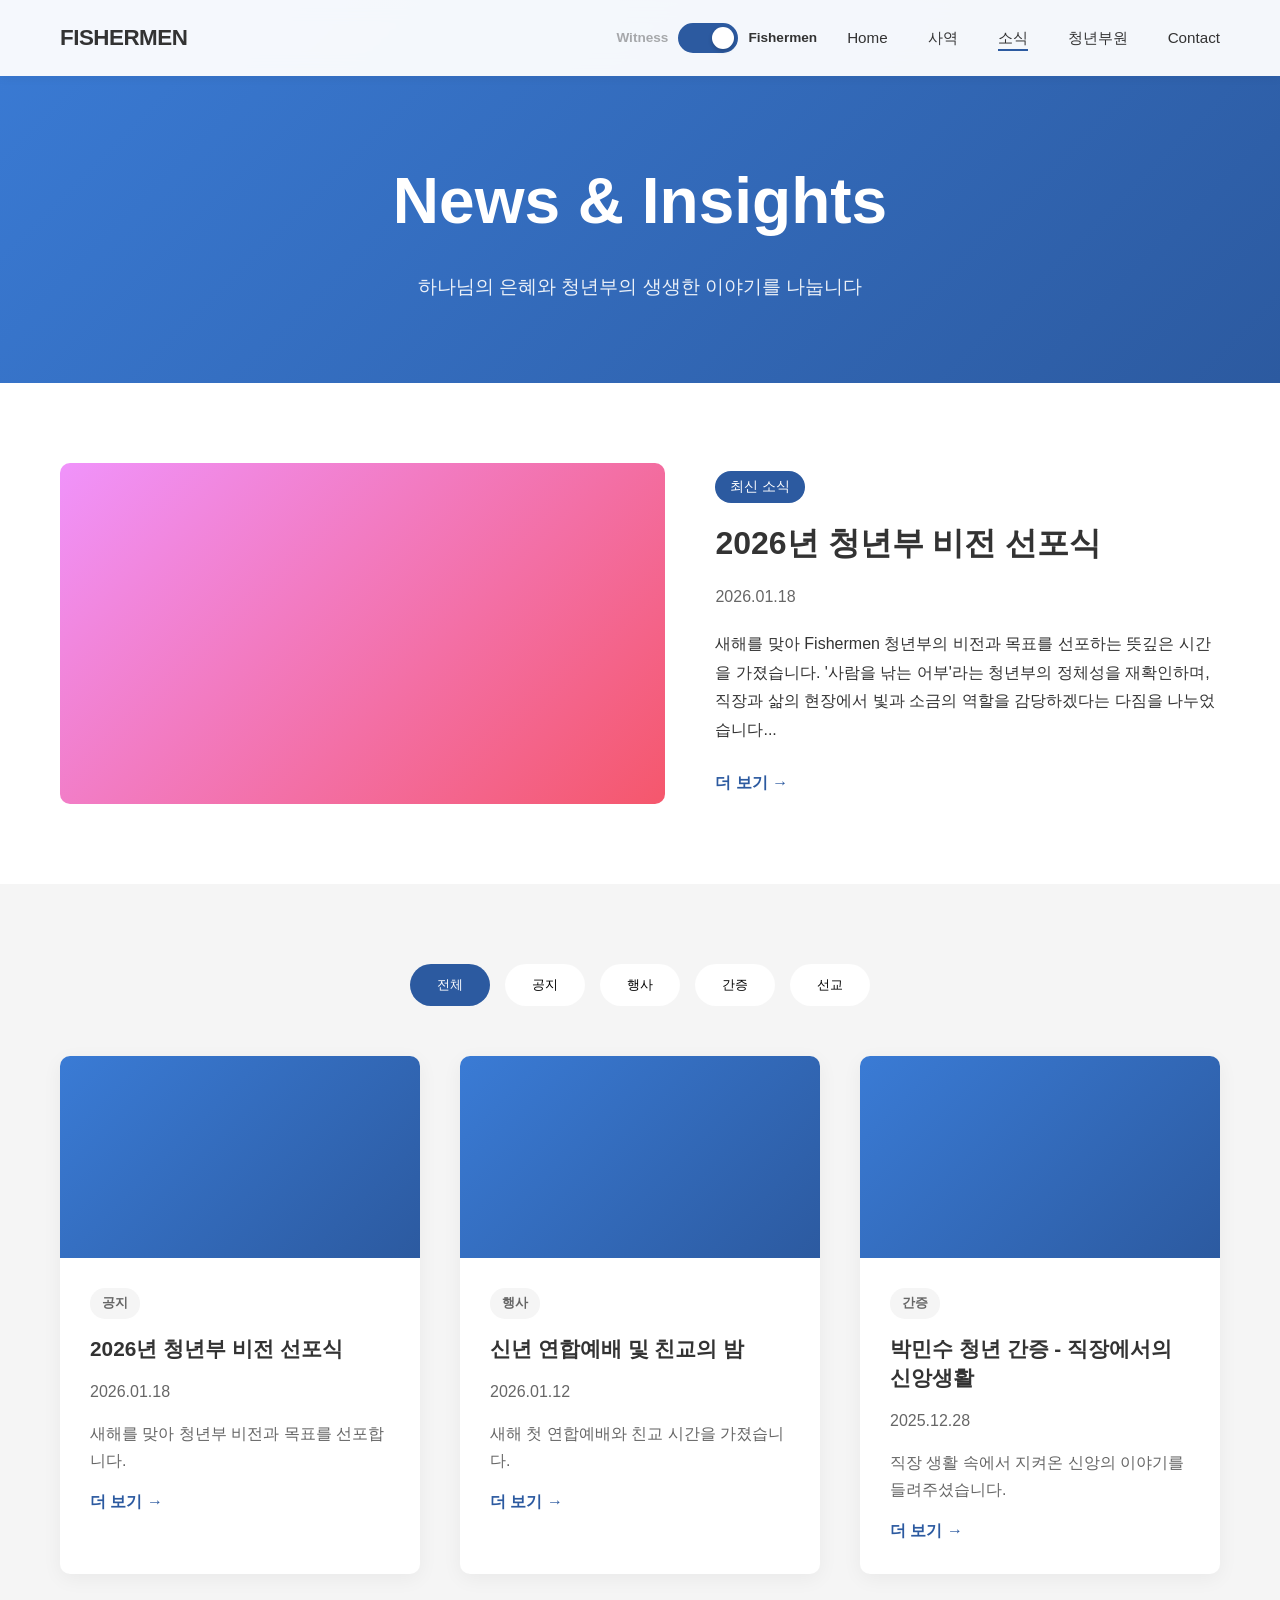
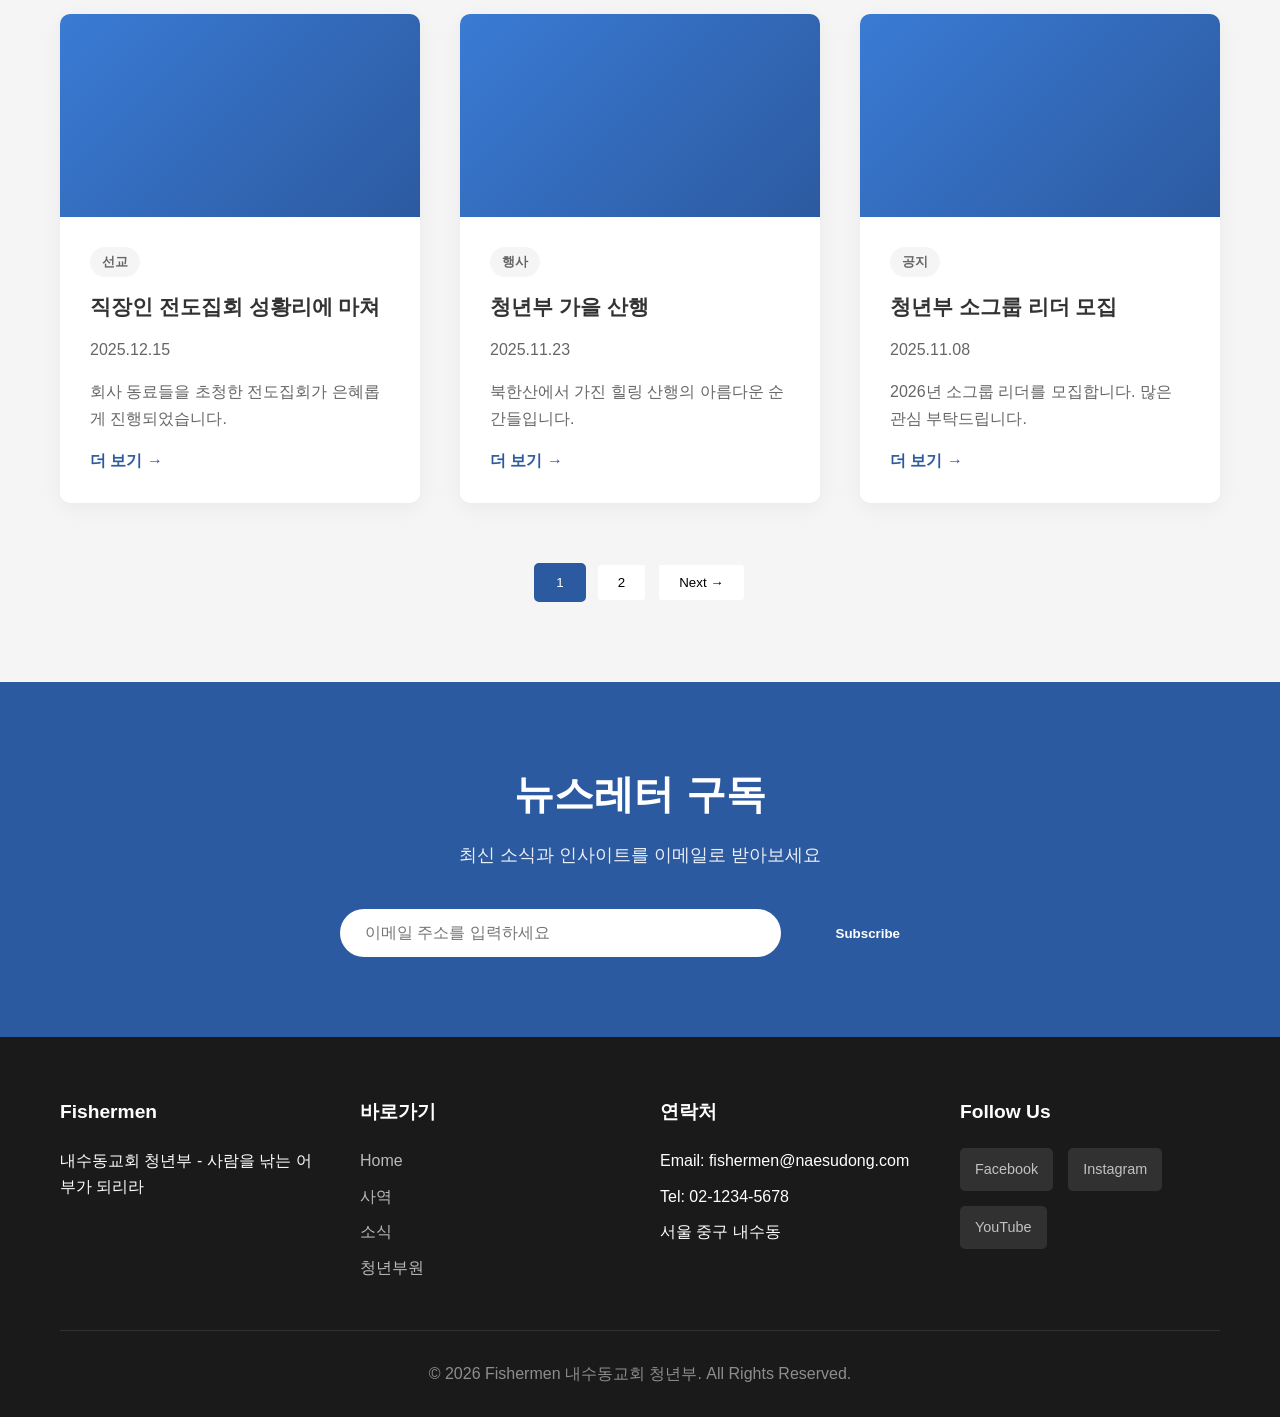
==== commit 7c0d5abb: "complete layout" ====
--- a/news/index.html
+++ b/news/index.html
@@ -40,25 +40,42 @@
     <section class="page-header">
         <div class="container">
             <h1>News & Insights</h1>
-            <p>업계 트렌드와 우리의 이야기를 공유합니다</p>
+            <p>하나님의 은혜와 청년부의 생생한 이야기를 나눕니다</p>
         </div>
     </section>
 
     <!-- Featured News -->
     <section class="featured-news">
         <div class="container">
-            <div class="featured-article">
+            <!-- Witness Featured -->
+            <div class="featured-article" data-group="witness">
                 <div class="featured-image"></div>
                 <div class="featured-content">
-                    <span class="news-category">COMPANY NEWS</span>
-                    <h2>2025년 글로벌 광고제에서 그랑프리 수상</h2>
-                    <p class="news-date">2025.12.15</p>
+                    <span class="news-category">최신 소식</span>
+                    <h2>2026년 1학기 대학부 일정 안내</h2>
+                    <p class="news-date">2026.01.15</p>
                     <p class="news-excerpt">
-                        우리의 혁신적인 캠페인이 세계적으로 인정받아 Cannes Lions에서 
-                        그랑프리를 수상했습니다. 데이터와 크리에이티브의 완벽한 결합으로 
-                        소비자들에게 감동을 전달한 이번 캠페인은...
+                        새 학기를 맞아 Witness 대학부의 주요 일정과 활동 계획을 안내드립니다. 
+                        매주 예배, 소그룹 모임, 특별 집회 및 수련회 일정이 포함되어 있으며, 
+                        캠퍼스 전도와 선교 활동도 계획되어 있습니다. 함께 성장하는 한 학기가 되기를...
                     </p>
-                    <a href="#" class="read-more">Read More →</a>
+                    <a href="#" class="read-more">더 보기 →</a>
+                </div>
+            </div>
+            
+            <!-- Fishermen Featured -->
+            <div class="featured-article" data-group="fishermen">
+                <div class="featured-image"></div>
+                <div class="featured-content">
+                    <span class="news-category">최신 소식</span>
+                    <h2>2026년 청년부 비전 선포식</h2>
+                    <p class="news-date">2026.01.18</p>
+                    <p class="news-excerpt">
+                        새해를 맞아 Fishermen 청년부의 비전과 목표를 선포하는 뜻깊은 시간을 가졌습니다. 
+                        '사람을 낚는 어부'라는 청년부의 정체성을 재확인하며, 직장과 삶의 현장에서 
+                        빛과 소금의 역할을 감당하겠다는 다짐을 나누었습니다...
+                    </p>
+                    <a href="#" class="read-more">더 보기 →</a>
                 </div>
             </div>
         </div>
@@ -76,211 +93,7 @@
             </div>
 
             <div class="news-grid">
-                <!-- Witness News Items (8) -->
-                <!-- Witness News 1 -->
-                <article class="news-card" data-category="announcement" data-group="witness">
-                    <div class="news-image"></div>
-                    <div class="news-content">
-                        <span class="news-tag">공지</span>
-                        <h3>2026년 1학기 대학부 일정 안내</h3>
-                        <p class="news-date">2026.01.15</p>
-                        <p>새 학기를 맞아 대학부 주요 일정과 활동 계획을 안내드립니다.</p>
-                        <a href="#" class="read-more">더 보기 →</a>
-                    </div>
-                </article>
-
-                <!-- Witness News 2 -->
-                <article class="news-card" data-category="event" data-group="witness">
-                    <div class="news-image"></div>
-                    <div class="news-content">
-                        <span class="news-tag">행사</span>
-                        <h3>겨울 수련회 후기</h3>
-                        <p class="news-date">2026.01.10</p>
-                        <p>강원도에서 진행된 겨울 수련회의 감동적인 순간들을 나눕니다.</p>
-                        <a href="#" class="read-more">더 보기 →</a>
-                    </div>
-                </article>
-
-                <!-- Witness News 3 -->
-                <article class="news-card" data-category="testimony" data-group="witness">
-                    <div class="news-image"></div>
-                    <div class="news-content">
-                        <span class="news-tag">간증</span>
-                        <h3>김지훈 학생 간증 - 캠퍼스에서 만난 하나님</h3>
-                        <p class="news-date">2025.12.20</p>
-                        <p>대학 생활 중 경험한 신앙의 여정을 나누어 주셨습니다.</p>
-                        <a href="#" class="read-more">더 보기 →</a>
-                    </div>
-                </article>
-
-                <!-- Witness News 4 -->
-                <article class="news-card" data-category="mission" data-group="witness">
-                    <div class="news-image"></div>
-                    <div class="news-content">
-                        <span class="news-tag">선교</span>
-                        <h3>캠퍼스 전도 집회 개최</h3>
-                        <p class="news-date">2025.12.05</p>
-                        <p>대학 캠퍼스에서 진행된 전도 집회 소식을 전합니다.</p>
-                        <a href="#" class="read-more">더 보기 →</a>
-                    </div>
-                </article>
-
-                <!-- Witness News 5 -->
-                <article class="news-card" data-category="event" data-group="witness">
-                    <div class="news-image"></div>
-                    <div class="news-content">
-                        <span class="news-tag">행사</span>
-                        <h3>대학부 체육대회 성료</h3>
-                        <p class="news-date">2025.11.15</p>
-                        <p>즐겁고 은혜로운 체육대회 현장을 공유합니다.</p>
-                        <a href="#" class="read-more">더 보기 →</a>
-                    </div>
-                </article>
-
-                <!-- Witness News 6 -->
-                <article class="news-card" data-category="announcement" data-group="witness">
-                    <div class="news-image"></div>
-                    <div class="news-content">
-                        <span class="news-tag">공지</span>
-                        <h3>말씀 암송 대회 안내</h3>
-                        <p class="news-date">2025.10.30</p>
-                        <p>다음 달 진행될 말씀 암송 대회 참가 신청을 받습니다.</p>
-                        <a href="#" class="read-more">더 보기 →</a>
-                    </div>
-                </article>
-
-                <!-- Witness News 7 -->
-                <article class="news-card" data-category="testimony" data-group="witness">
-                    <div class="news-image"></div>
-                    <div class="news-content">
-                        <span class="news-tag">간증</span>
-                        <h3>이수연 학생 간증 - 시험 기간의 기적</h3>
-                        <p class="news-date">2025.10.18</p>
-                        <p>어려운 시기에 경험한 하나님의 은혜를 나누었습니다.</p>
-                        <a href="#" class="read-more">더 보기 →</a>
-                    </div>
-                </article>
-
-                <!-- Witness News 8 -->
-                <article class="news-card" data-category="mission" data-group="witness">
-                    <div class="news-image"></div>
-                    <div class="news-content">
-                        <span class="news-tag">선교</span>
-                        <h3>필리핀 단기선교 출발</h3>
-                        <p class="news-date">2025.10.05</p>
-                        <p>대학부 단기선교팀이 필리핀으로 출발했습니다.</p>
-                        <a href="#" class="read-more">더 보기 →</a>
-                    </div>
-                </article>
-
-                <!-- Fishermen News Items (9) -->
-                <!-- Fishermen News 1 -->
-                <article class="news-card" data-category="announcement" data-group="fishermen">
-                    <div class="news-image"></div>
-                    <div class="news-content">
-                        <span class="news-tag">공지</span>
-                        <h3>2026년 청년부 비전 선포식</h3>
-                        <p class="news-date">2026.01.18</p>
-                        <p>새해를 맞아 청년부 비전과 목표를 선포합니다.</p>
-                        <a href="#" class="read-more">더 보기 →</a>
-                    </div>
-                </article>
-
-                <!-- Fishermen News 2 -->
-                <article class="news-card" data-category="event" data-group="fishermen">
-                    <div class="news-image"></div>
-                    <div class="news-content">
-                        <span class="news-tag">행사</span>
-                        <h3>신년 연합예배 및 친교의 밤</h3>
-                        <p class="news-date">2026.01.12</p>
-                        <p>새해 첫 연합예배와 친교 시간을 가졌습니다.</p>
-                        <a href="#" class="read-more">더 보기 →</a>
-                    </div>
-                </article>
-
-                <!-- Fishermen News 3 -->
-                <article class="news-card" data-category="testimony" data-group="fishermen">
-                    <div class="news-image"></div>
-                    <div class="news-content">
-                        <span class="news-tag">간증</span>
-                        <h3>박민수 청년 간증 - 직장에서의 신앙생활</h3>
-                        <p class="news-date">2025.12.28</p>
-                        <p>직장 생활 속에서 지켜온 신앙의 이야기를 들려주셨습니다.</p>
-                        <a href="#" class="read-more">더 보기 →</a>
-                    </div>
-                </article>
-
-                <!-- Fishermen News 4 -->
-                <article class="news-card" data-category="mission" data-group="fishermen">
-                    <div class="news-image"></div>
-                    <div class="news-content">
-                        <span class="news-tag">선교</span>
-                        <h3>직장인 전도집회 성황리에 마쳐</h3>
-                        <p class="news-date">2025.12.15</p>
-                        <p>회사 동료들을 초청한 전도집회가 은혜롭게 진행되었습니다.</p>
-                        <a href="#" class="read-more">더 보기 →</a>
-                    </div>
-                </article>
-
-                <!-- Fishermen News 5 -->
-                <article class="news-card" data-category="event" data-group="fishermen">
-                    <div class="news-image"></div>
-                    <div class="news-content">
-                        <span class="news-tag">행사</span>
-                        <h3>청년부 가을 산행</h3>
-                        <p class="news-date">2025.11.23</p>
-                        <p>북한산에서 가진 힐링 산행의 아름다운 순간들입니다.</p>
-                        <a href="#" class="read-more">더 보기 →</a>
-                    </div>
-                </article>
-
-                <!-- Fishermen News 6 -->
-                <article class="news-card" data-category="announcement" data-group="fishermen">
-                    <div class="news-image"></div>
-                    <div class="news-content">
-                        <span class="news-tag">공지</span>
-                        <h3>청년부 소그룹 리더 모집</h3>
-                        <p class="news-date">2025.11.08</p>
-                        <p>2026년 소그룹 리더를 모집합니다. 많은 관심 부탁드립니다.</p>
-                        <a href="#" class="read-more">더 보기 →</a>
-                    </div>
-                </article>
-
-                <!-- Fishermen News 7 -->
-                <article class="news-card" data-category="testimony" data-group="fishermen">
-                    <div class="news-image"></div>
-                    <div class="news-content">
-                        <span class="news-tag">간증</span>
-                        <h3>최지영 청년 간증 - 결혼 준비와 신앙</h3>
-                        <p class="news-date">2025.10.25</p>
-                        <p>결혼을 준비하며 배운 신앙의 교훈들을 나누었습니다.</p>
-                        <a href="#" class="read-more">더 보기 →</a>
-                    </div>
-                </article>
-
-                <!-- Fishermen News 8 -->
-                <article class="news-card" data-category="mission" data-group="fishermen">
-                    <div class="news-image"></div>
-                    <div class="news-content">
-                        <span class="news-tag">선교</span>
-                        <h3>무료급식 봉사활동</h3>
-                        <p class="news-date">2025.10.12</p>
-                        <p>노숙인 급식소에서 진행한 봉사활동 현장입니다.</p>
-                        <a href="#" class="read-more">더 보기 →</a>
-                    </div>
-                </article>
-
-                <!-- Fishermen News 9 -->
-                <article class="news-card" data-category="event" data-group="fishermen">
-                    <div class="news-image"></div>
-                    <div class="news-content">
-                        <span class="news-tag">행사</span>
-                        <h3>청년부 워십나이트</h3>
-                        <p class="news-date">2025.09.28</p>
-                        <p>특별 워십나이트를 통해 하나님을 뜨겁게 예배했습니다.</p>
-                        <a href="#" class="read-more">더 보기 →</a>
-                    </div>
-                </article>
+                <!-- News cards will be dynamically rendered by news.js -->
             </div>
 
             <div class="pagination">
@@ -291,6 +104,21 @@
             </div>
         </div>
     </section>
+
+    <!-- News Detail Modal -->
+    <div class="news-modal" id="newsModal">
+        <div class="modal-content">
+            <span class="close-modal">&times;</span>
+            <div class="modal-header">
+                <span class="modal-category" id="modalCategory">공지</span>
+                <h2 class="modal-title" id="modalTitle">소식 제목</h2>
+                <p class="modal-date" id="modalDate">2026.01.15</p>
+            </div>
+            <div class="modal-body">
+                <p id="modalDescription">소식 내용이 여기에 표시됩니다.</p>
+            </div>
+        </div>
+    </div>
 
     <!-- Newsletter Section -->
     <section class="newsletter">
--- a/css/news.css
+++ b/css/news.css
@@ -165,6 +165,97 @@
 }
 
 /* ===========================
+   News Modal
+   =========================== */
+.news-modal {
+    display: none;
+    position: fixed;
+    top: 0;
+    left: 0;
+    width: 100%;
+    height: 100%;
+    background: rgba(0, 0, 0, 0.8);
+    z-index: 10000;
+    align-items: center;
+    justify-content: center;
+    opacity: 0;
+    transition: opacity 0.3s ease;
+}
+
+.news-modal.show {
+    opacity: 1;
+}
+
+.modal-content {
+    background: white;
+    border-radius: 15px;
+    padding: 40px;
+    max-width: 600px;
+    width: 90%;
+    max-height: 80vh;
+    overflow-y: auto;
+    position: relative;
+    transform: translateY(-20px);
+    transition: transform 0.3s ease;
+}
+
+.news-modal.show .modal-content {
+    transform: translateY(0);
+}
+
+.close-modal {
+    position: absolute;
+    top: 20px;
+    right: 20px;
+    font-size: 2rem;
+    color: var(--dark-gray);
+    cursor: pointer;
+    width: 35px;
+    height: 35px;
+    display: flex;
+    align-items: center;
+    justify-content: center;
+    border-radius: 50%;
+    transition: all 0.3s ease;
+}
+
+.close-modal:hover {
+    background: var(--light-gray);
+    color: var(--primary-color);
+}
+
+.modal-header {
+    margin-bottom: 25px;
+}
+
+.modal-category {
+    display: inline-block;
+    padding: 5px 15px;
+    background: var(--accent-color);
+    color: white;
+    border-radius: 20px;
+    font-size: 0.85rem;
+    margin-bottom: 15px;
+}
+
+.modal-title {
+    font-size: 1.8rem;
+    color: var(--primary-color);
+    margin-bottom: 10px;
+}
+
+.modal-date {
+    color: var(--dark-gray);
+    font-size: 0.95rem;
+}
+
+.modal-body {
+    color: var(--text-color);
+    line-height: 1.8;
+    font-size: 1rem;
+}
+
+/* ===========================
    Responsive Design
    =========================== */
 @media (max-width: 968px) {
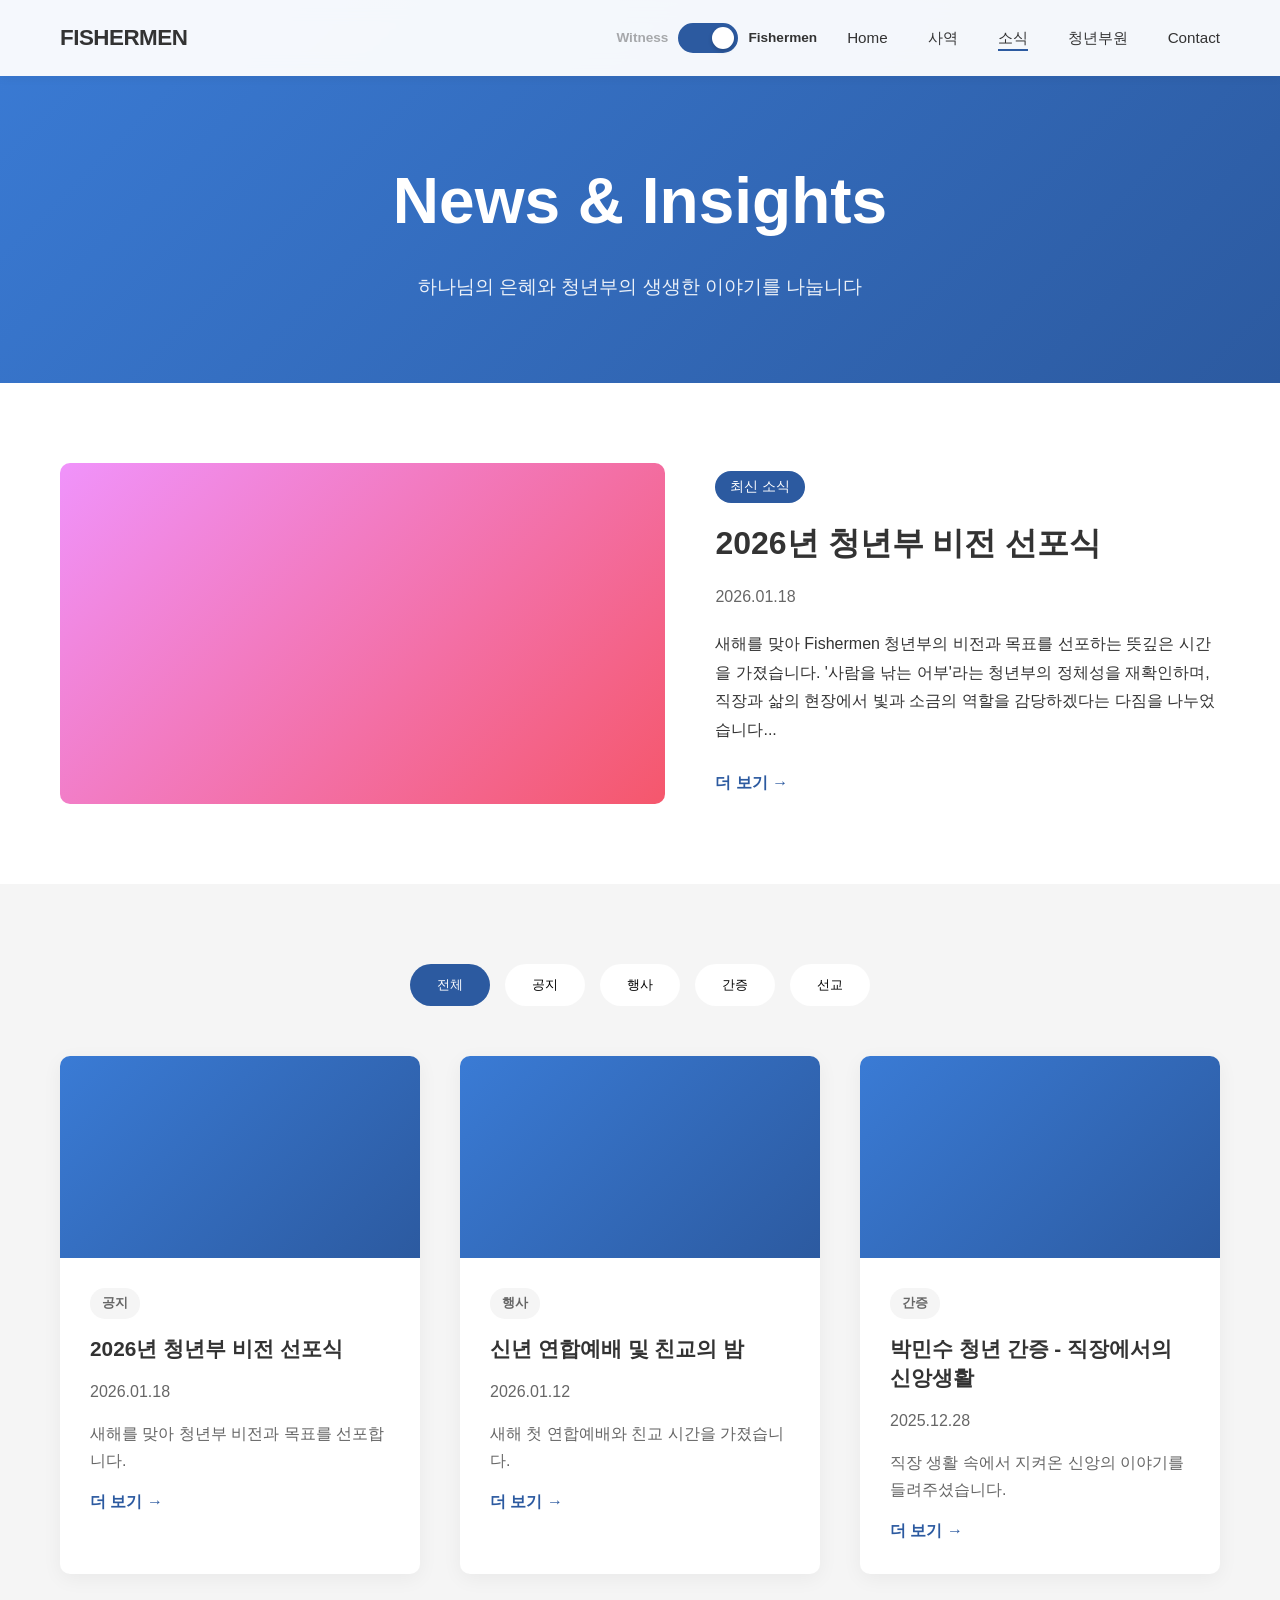
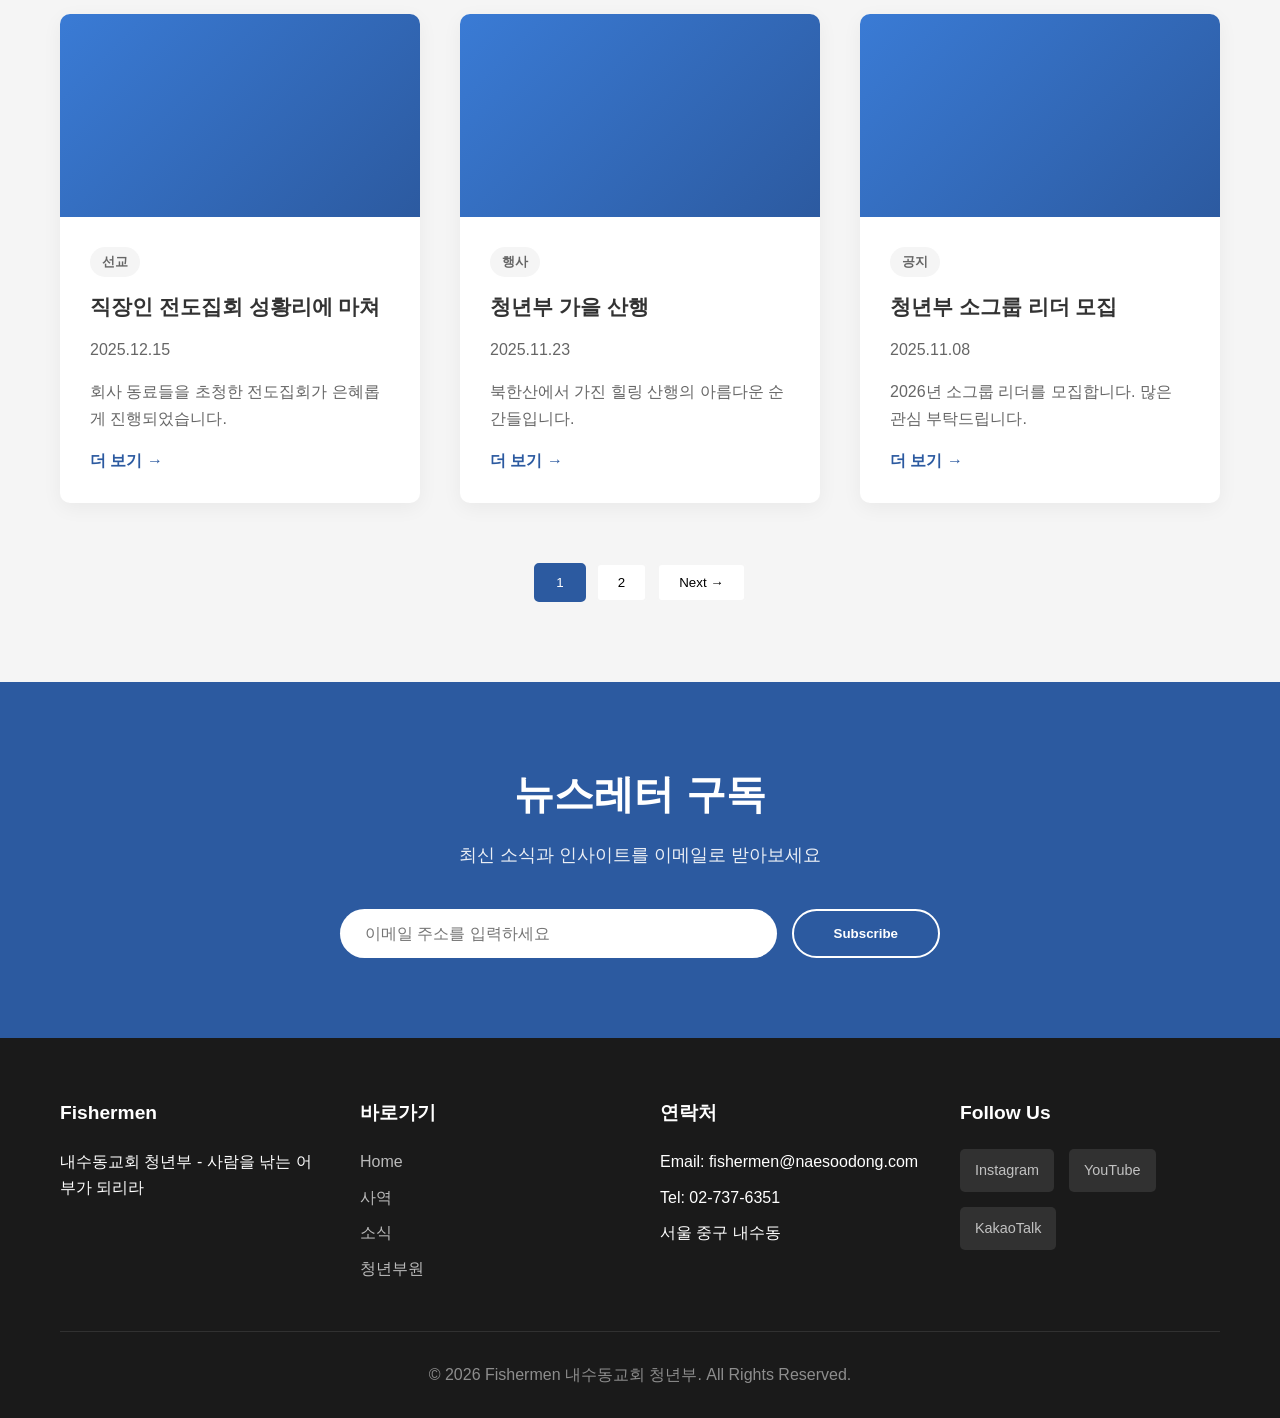
==== commit 51bf4f5c: "update css" ====
--- a/news/index.html
+++ b/news/index.html
@@ -154,17 +154,17 @@
                 <div class="footer-col">
                     <h4>연락처</h4>
                     <ul>
-                        <li>Email: fishermen@naesudong.com</li>
-                        <li>Tel: 02-1234-5678</li>
+                        <li>Email: fishermen@naesoodong.com</li>
+                        <li>Tel: 02-737-6351</li>
                         <li>서울 중구 내수동</li>
                     </ul>
                 </div>
                 <div class="footer-col">
                     <h4>Follow Us</h4>
                     <div class="social-links">
-                        <a href="#">Facebook</a>
                         <a href="#">Instagram</a>
                         <a href="#">YouTube</a>
+                        <a href="#">KakaoTalk</a>
                     </div>
                 </div>
             </div>
--- a/css/common.css
+++ b/css/common.css
@@ -397,6 +397,7 @@
     font-weight: 600;
     cursor: pointer;
     transition: var(--transition);
+    border: 2px solid white;
 }
 
 .newsletter-form button:hover {
--- a/css/news.css
+++ b/css/news.css
@@ -22,6 +22,13 @@
     aspect-ratio: 16/9;
     background: linear-gradient(135deg, #3a7bd5 0%, #2c5aa0 100%);
     border-radius: 10px;
+    overflow: hidden;
+}
+.featured-image img {
+    width: 100%;
+    height: 100%;
+    object-fit: cover;
+    object-position: center;
 }
 
 /* Witness Theme */
@@ -105,6 +112,13 @@
     background: linear-gradient(135deg, #3a7bd5 0%, #2c5aa0 100%);
 }
 
+.news-image img {
+    width: 100%;
+    height: 100%;
+    object-fit: cover;
+    object-position: center;
+}
+
 /* Witness Theme */
 body.witness-theme .news-image {
     background: linear-gradient(135deg, #00d4c8 0%, #00b8a9 100%);
@@ -131,10 +145,20 @@
     line-height: 1.4;
 }
 
-.news-content p {
+.news-content .news-date {
     color: var(--dark-gray);
     line-height: 1.7;
     margin-bottom: 15px;
+}
+
+.news-content .news-date + p {
+    color: var(--dark-gray);
+    line-height: 1.7;
+    margin-bottom: 15px;
+    display: -webkit-box;
+    -webkit-line-clamp: 2;
+    -webkit-box-orient: vertical;
+    overflow: hidden;
 }
 
 /* ===========================
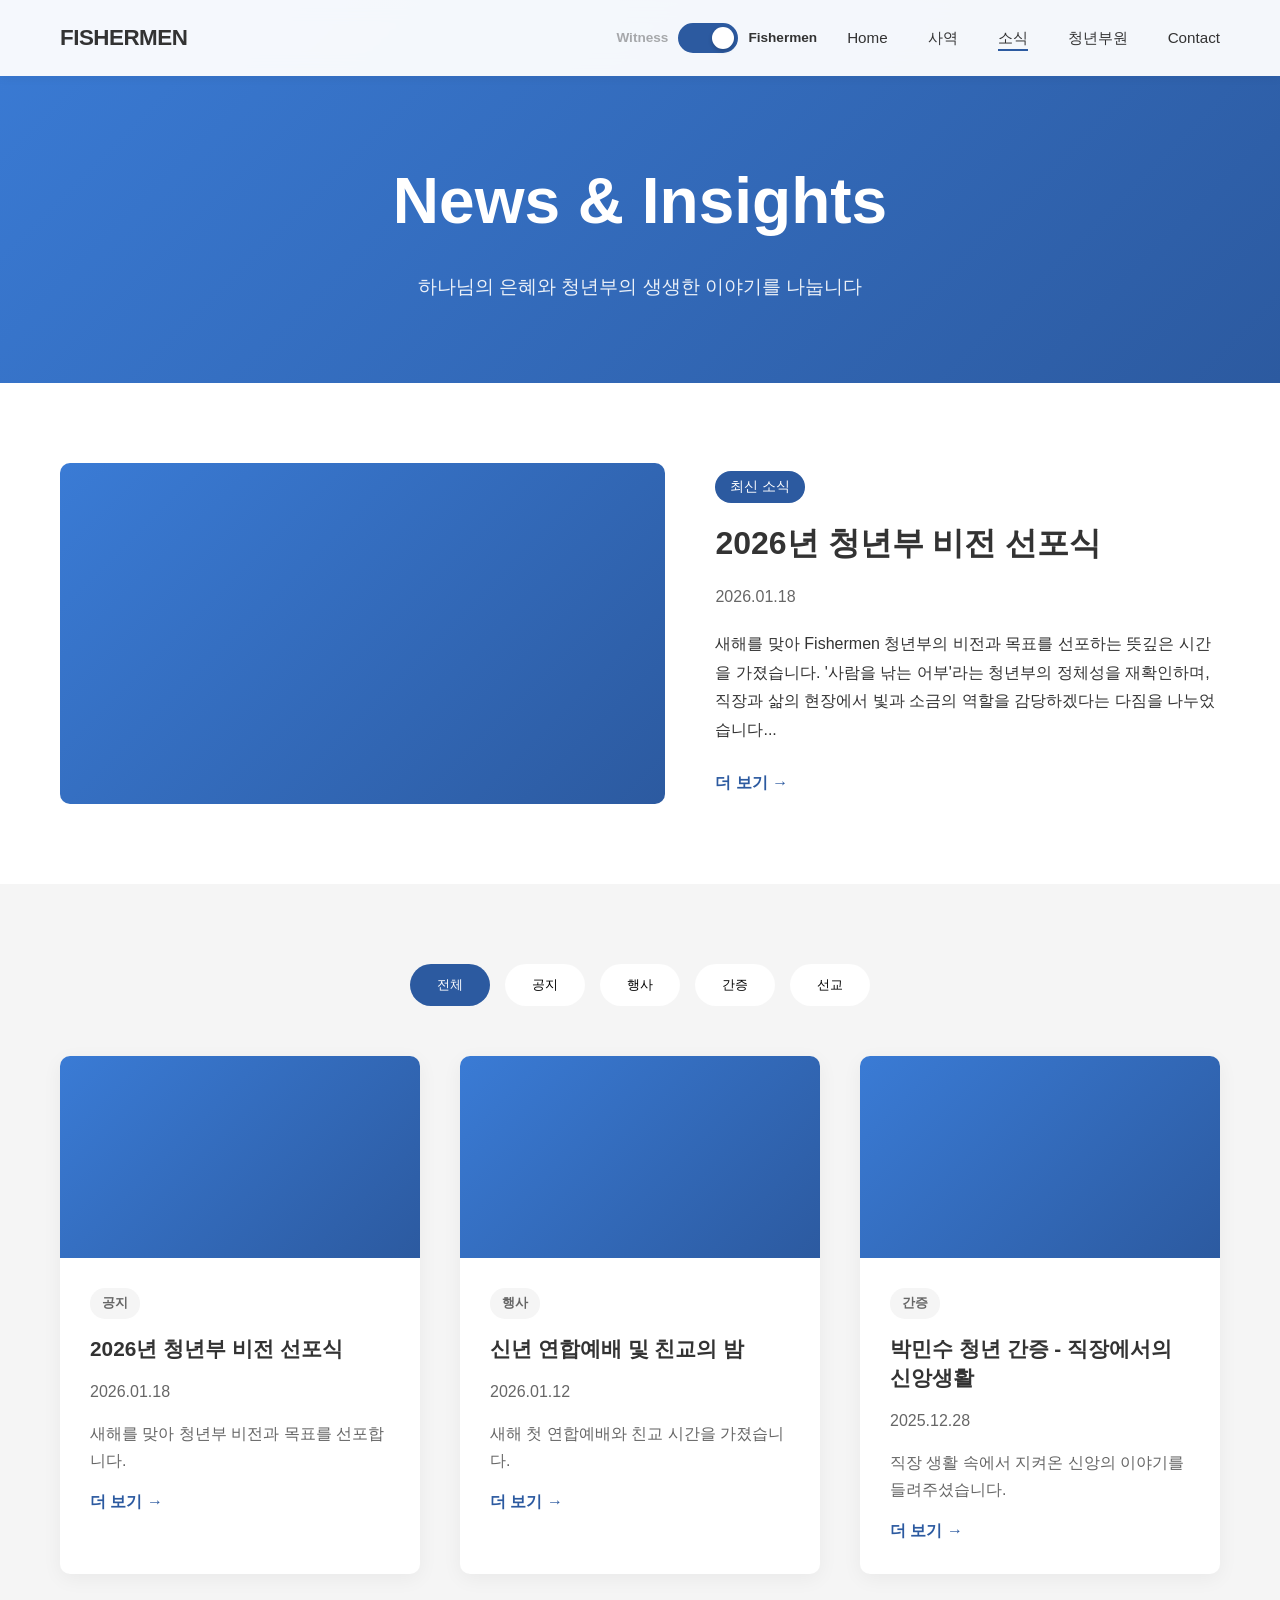
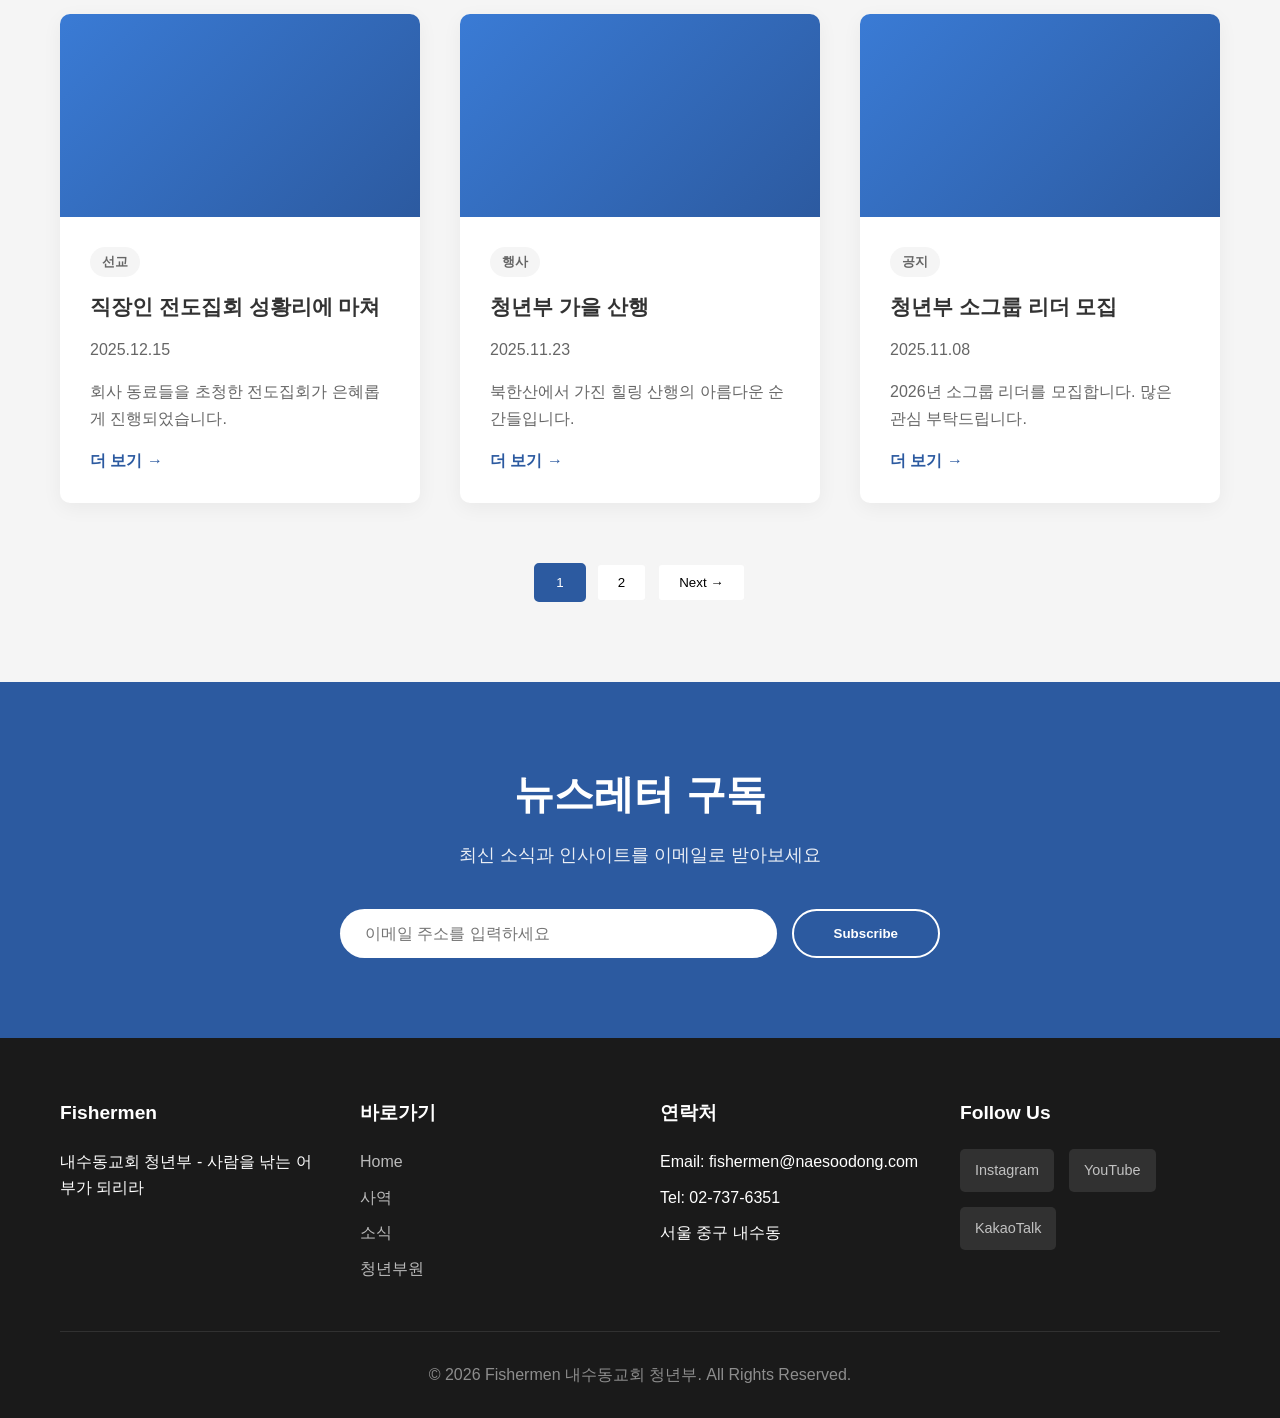
==== commit 026eccf1: "미쳤다" ====
--- a/news/index.html
+++ b/news/index.html
@@ -176,6 +176,8 @@
 
     <!-- Common JavaScript for all pages -->
     <script src="../js/common.js"></script>
+    <!-- Data loader utility -->
+    <script src="../js/data-loader.js"></script>
     <!-- News page specific JavaScript -->
     <script src="../js/news.js"></script>
 </body>
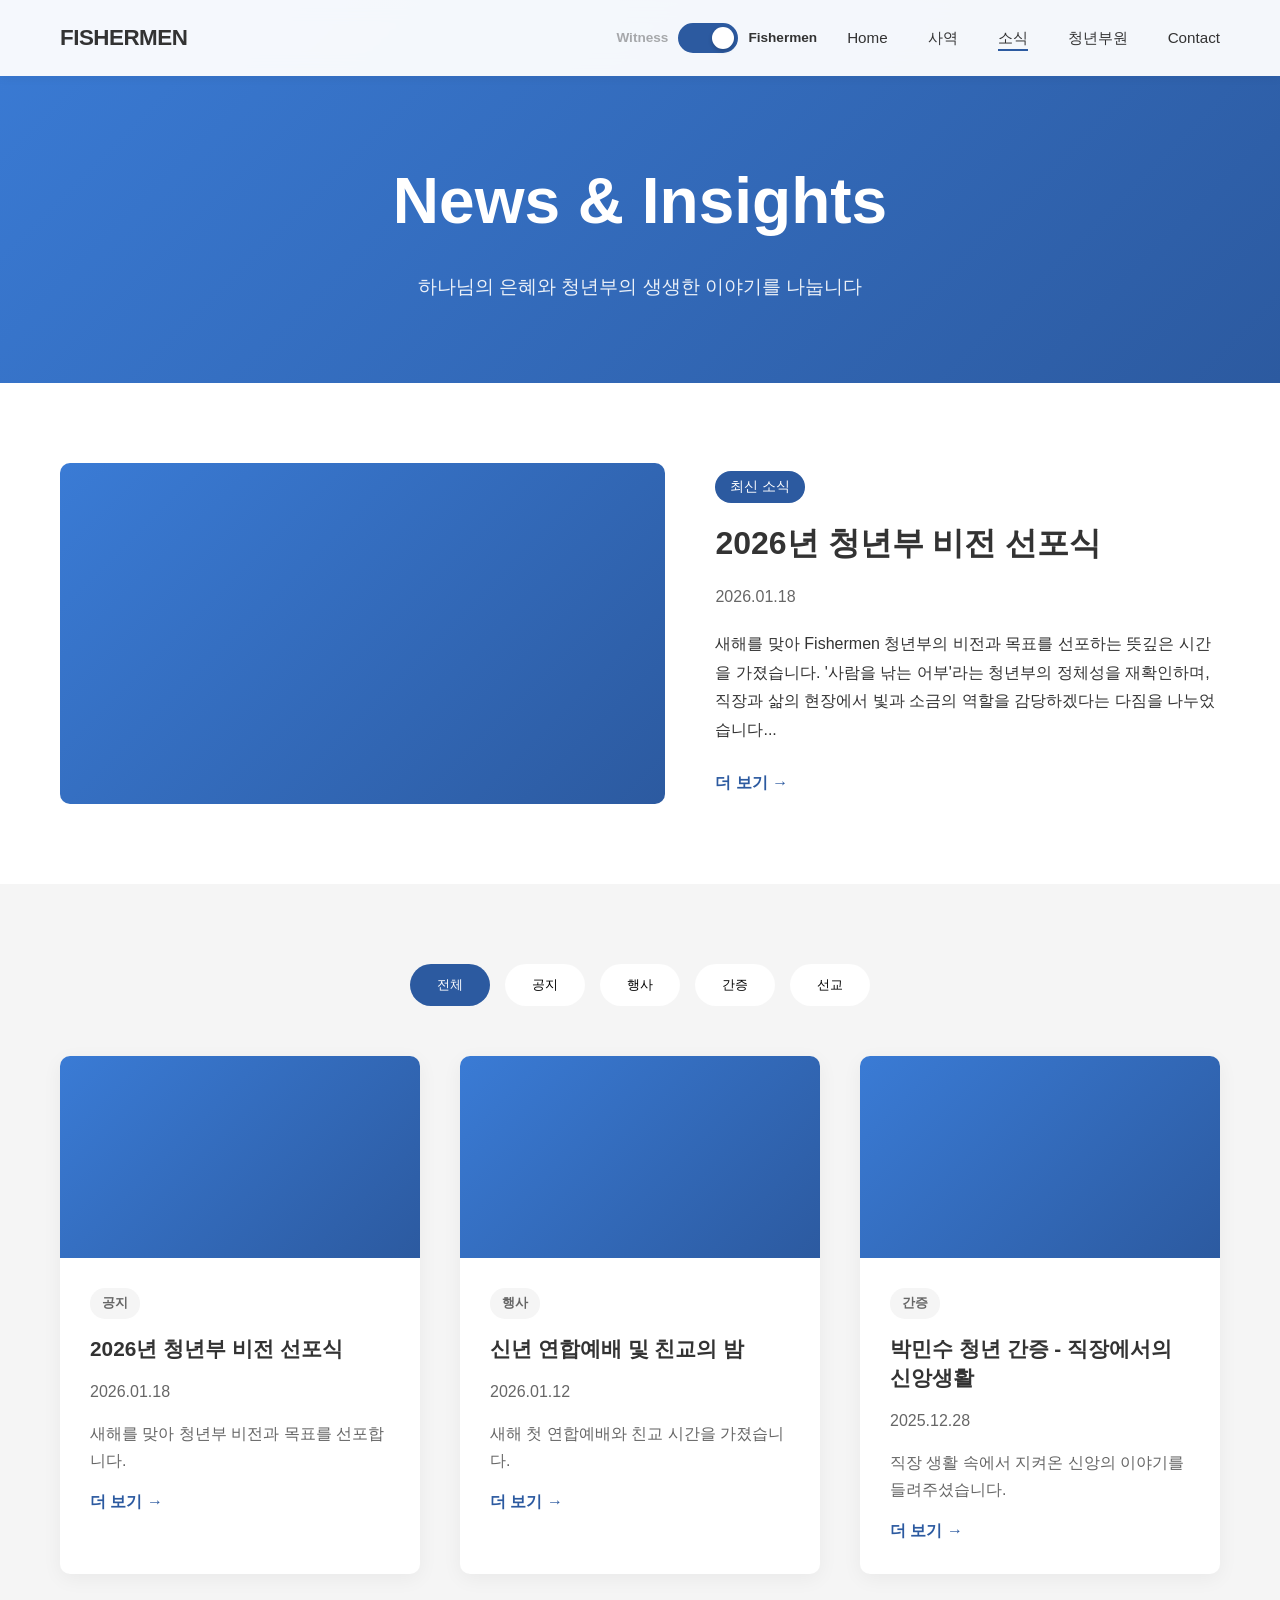
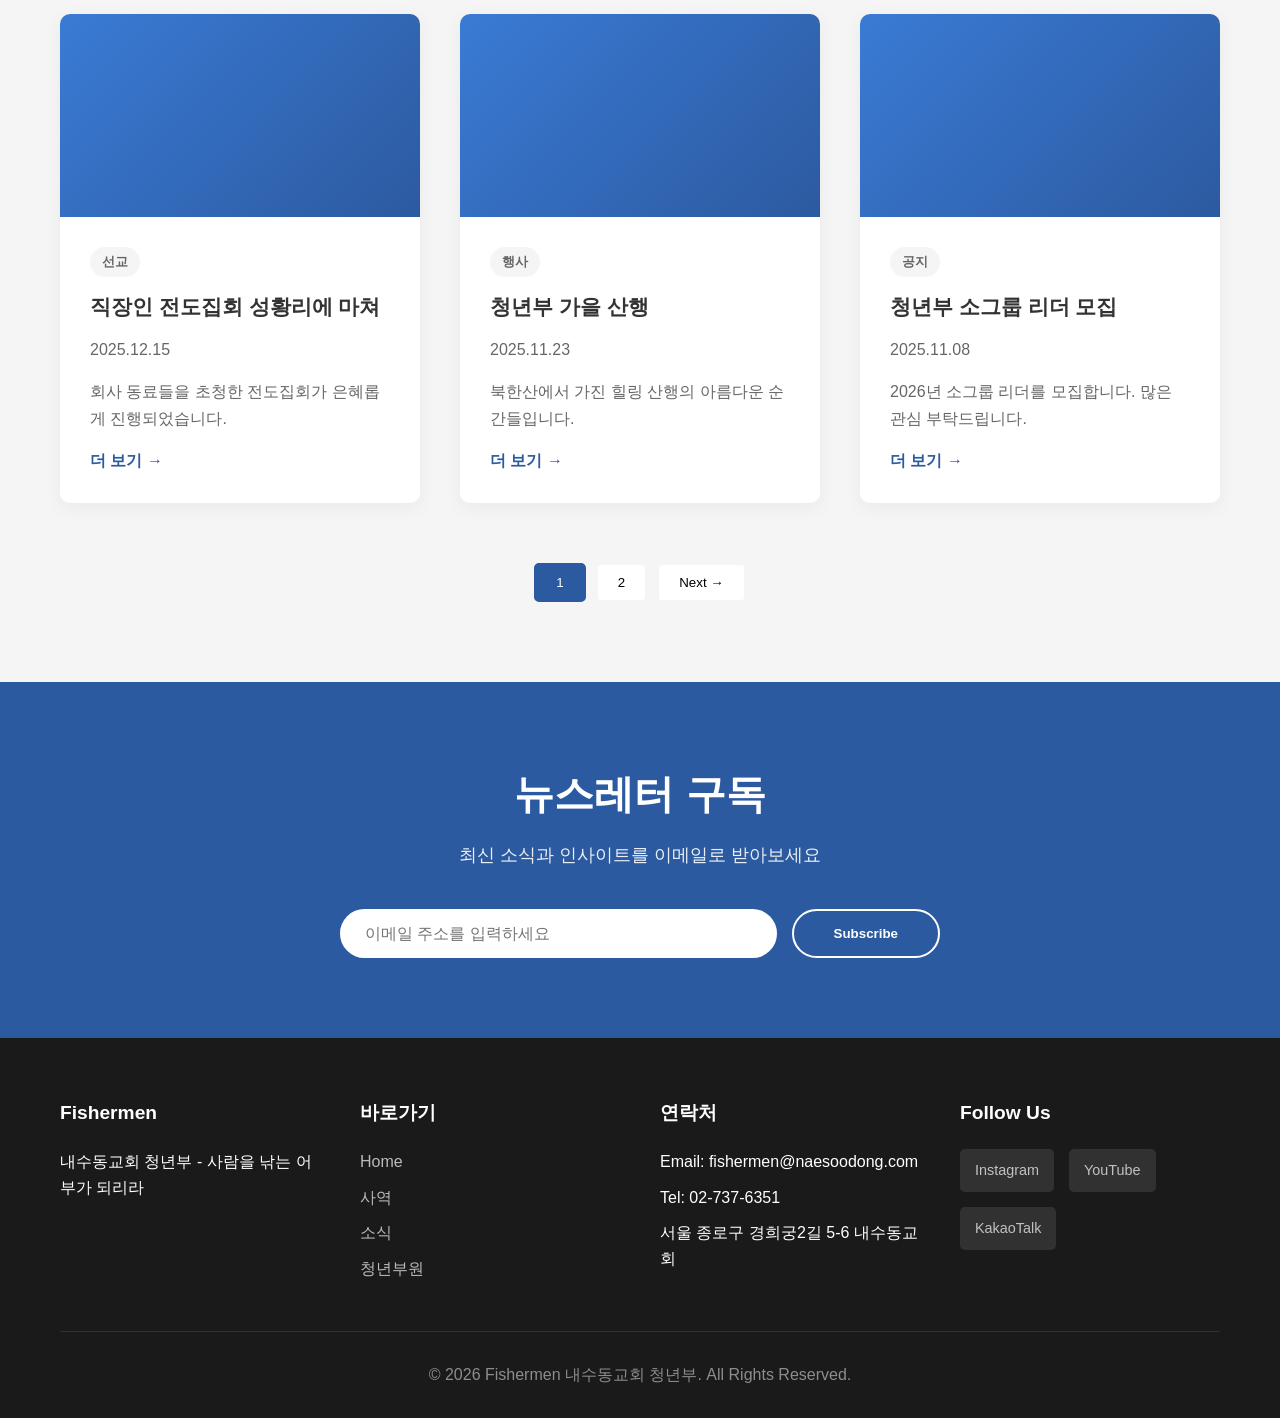
==== commit 44cf68ba: "update" ====
--- a/news/index.html
+++ b/news/index.html
@@ -3,7 +3,7 @@
 <head>
     <meta charset="UTF-8">
     <meta name="viewport" content="width=device-width, initial-scale=1.0">
-    <title>소식 - Fishermen</title>
+    <title>소식 - NaesooWF</title>
     <link rel="stylesheet" href="../css/common.css">
     <link rel="stylesheet" href="../css/news.css">
 </head>
@@ -156,7 +156,7 @@
                     <ul>
                         <li>Email: fishermen@naesoodong.com</li>
                         <li>Tel: 02-737-6351</li>
-                        <li>서울 중구 내수동</li>
+                        <li>서울 종로구 경희궁2길 5-6 내수동교회</li>
                     </ul>
                 </div>
                 <div class="footer-col">
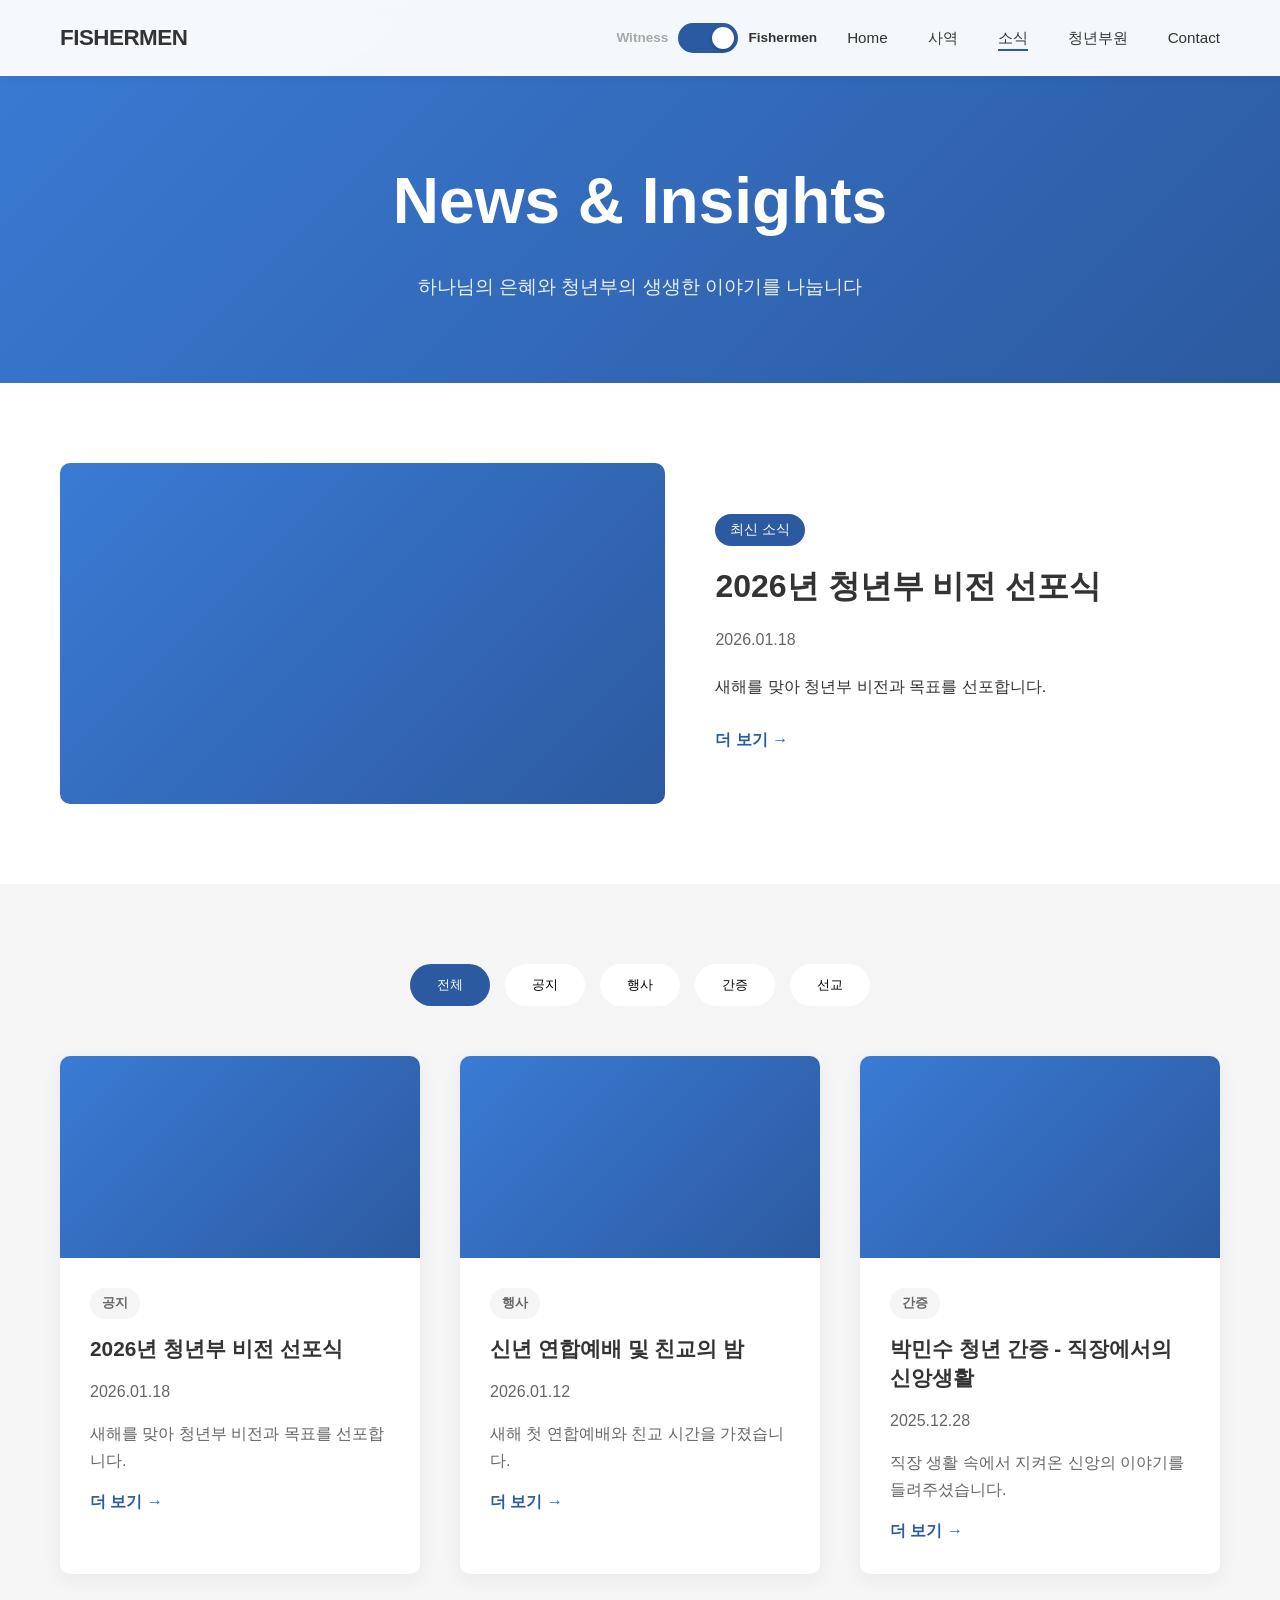
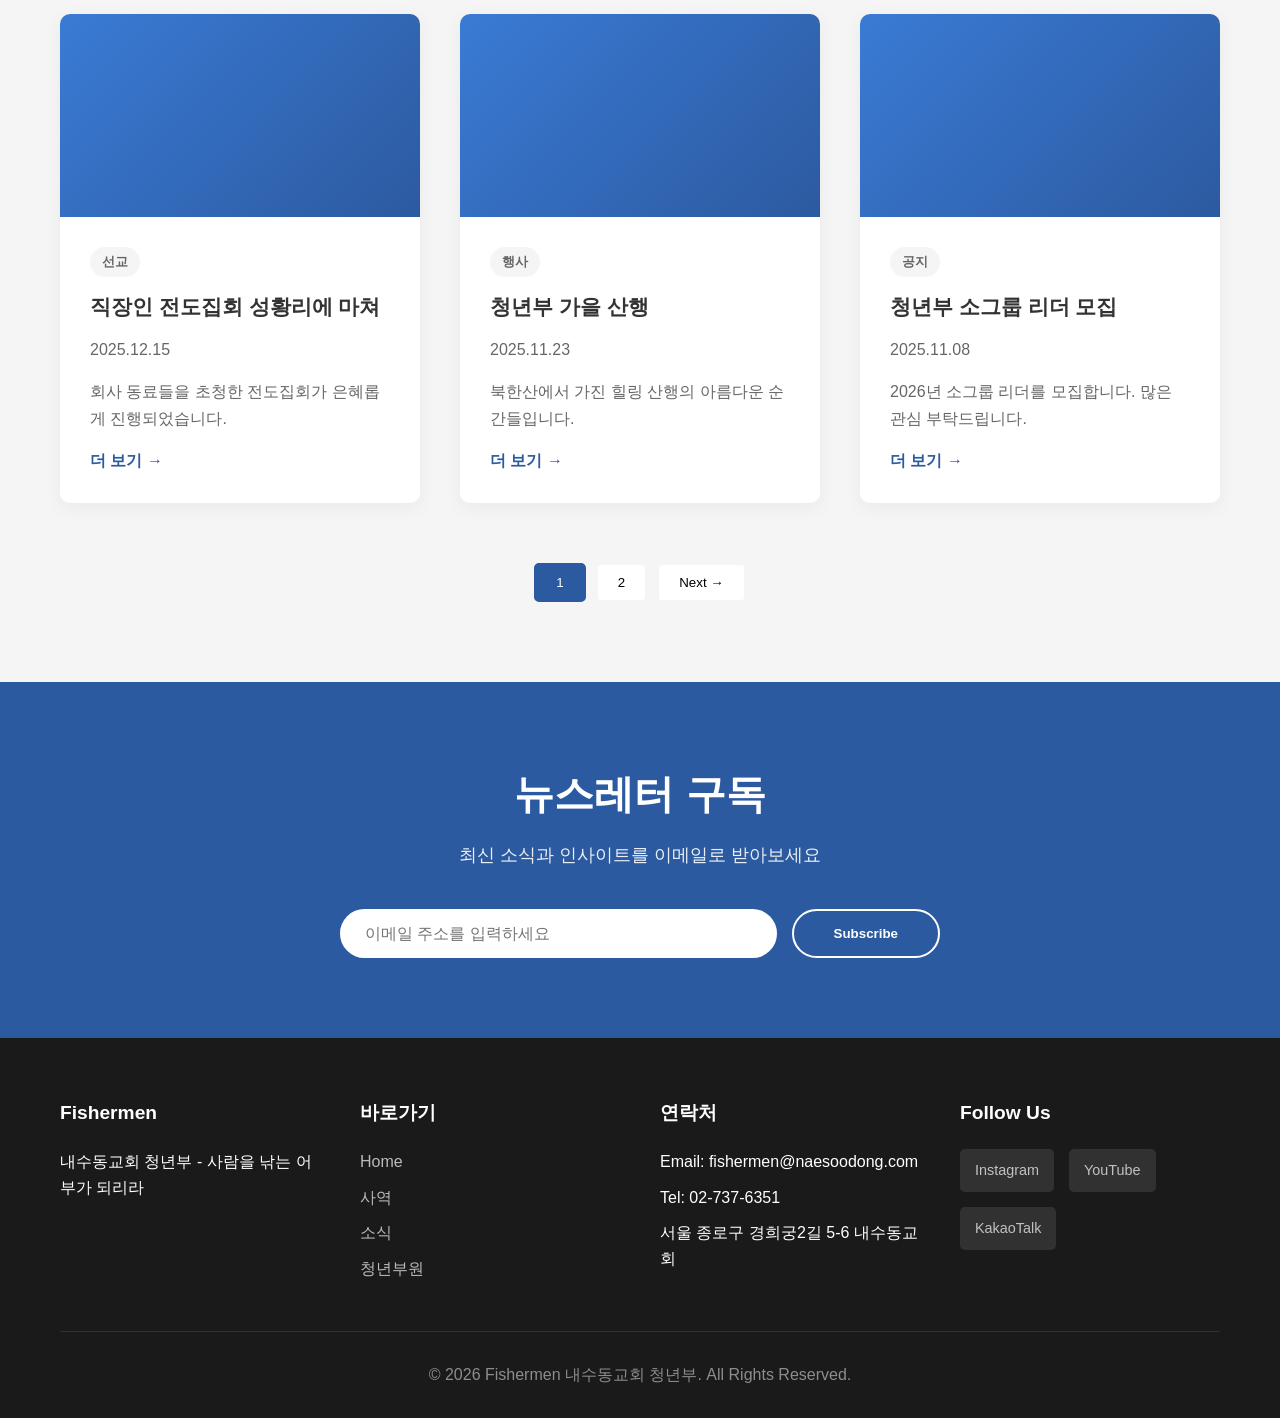
==== commit 1e182820: "news update" ====
--- a/news/index.html
+++ b/news/index.html
@@ -47,37 +47,7 @@
     <!-- Featured News -->
     <section class="featured-news">
         <div class="container">
-            <!-- Witness Featured -->
-            <div class="featured-article" data-group="witness">
-                <div class="featured-image"></div>
-                <div class="featured-content">
-                    <span class="news-category">최신 소식</span>
-                    <h2>2026년 1학기 대학부 일정 안내</h2>
-                    <p class="news-date">2026.01.15</p>
-                    <p class="news-excerpt">
-                        새 학기를 맞아 Witness 대학부의 주요 일정과 활동 계획을 안내드립니다. 
-                        매주 예배, 소그룹 모임, 특별 집회 및 수련회 일정이 포함되어 있으며, 
-                        캠퍼스 전도와 선교 활동도 계획되어 있습니다. 함께 성장하는 한 학기가 되기를...
-                    </p>
-                    <a href="#" class="read-more">더 보기 →</a>
-                </div>
-            </div>
-            
-            <!-- Fishermen Featured -->
-            <div class="featured-article" data-group="fishermen">
-                <div class="featured-image"></div>
-                <div class="featured-content">
-                    <span class="news-category">최신 소식</span>
-                    <h2>2026년 청년부 비전 선포식</h2>
-                    <p class="news-date">2026.01.18</p>
-                    <p class="news-excerpt">
-                        새해를 맞아 Fishermen 청년부의 비전과 목표를 선포하는 뜻깊은 시간을 가졌습니다. 
-                        '사람을 낚는 어부'라는 청년부의 정체성을 재확인하며, 직장과 삶의 현장에서 
-                        빛과 소금의 역할을 감당하겠다는 다짐을 나누었습니다...
-                    </p>
-                    <a href="#" class="read-more">더 보기 →</a>
-                </div>
-            </div>
+            <div id="featuredNewsContainer"></div>
         </div>
     </section>
 
